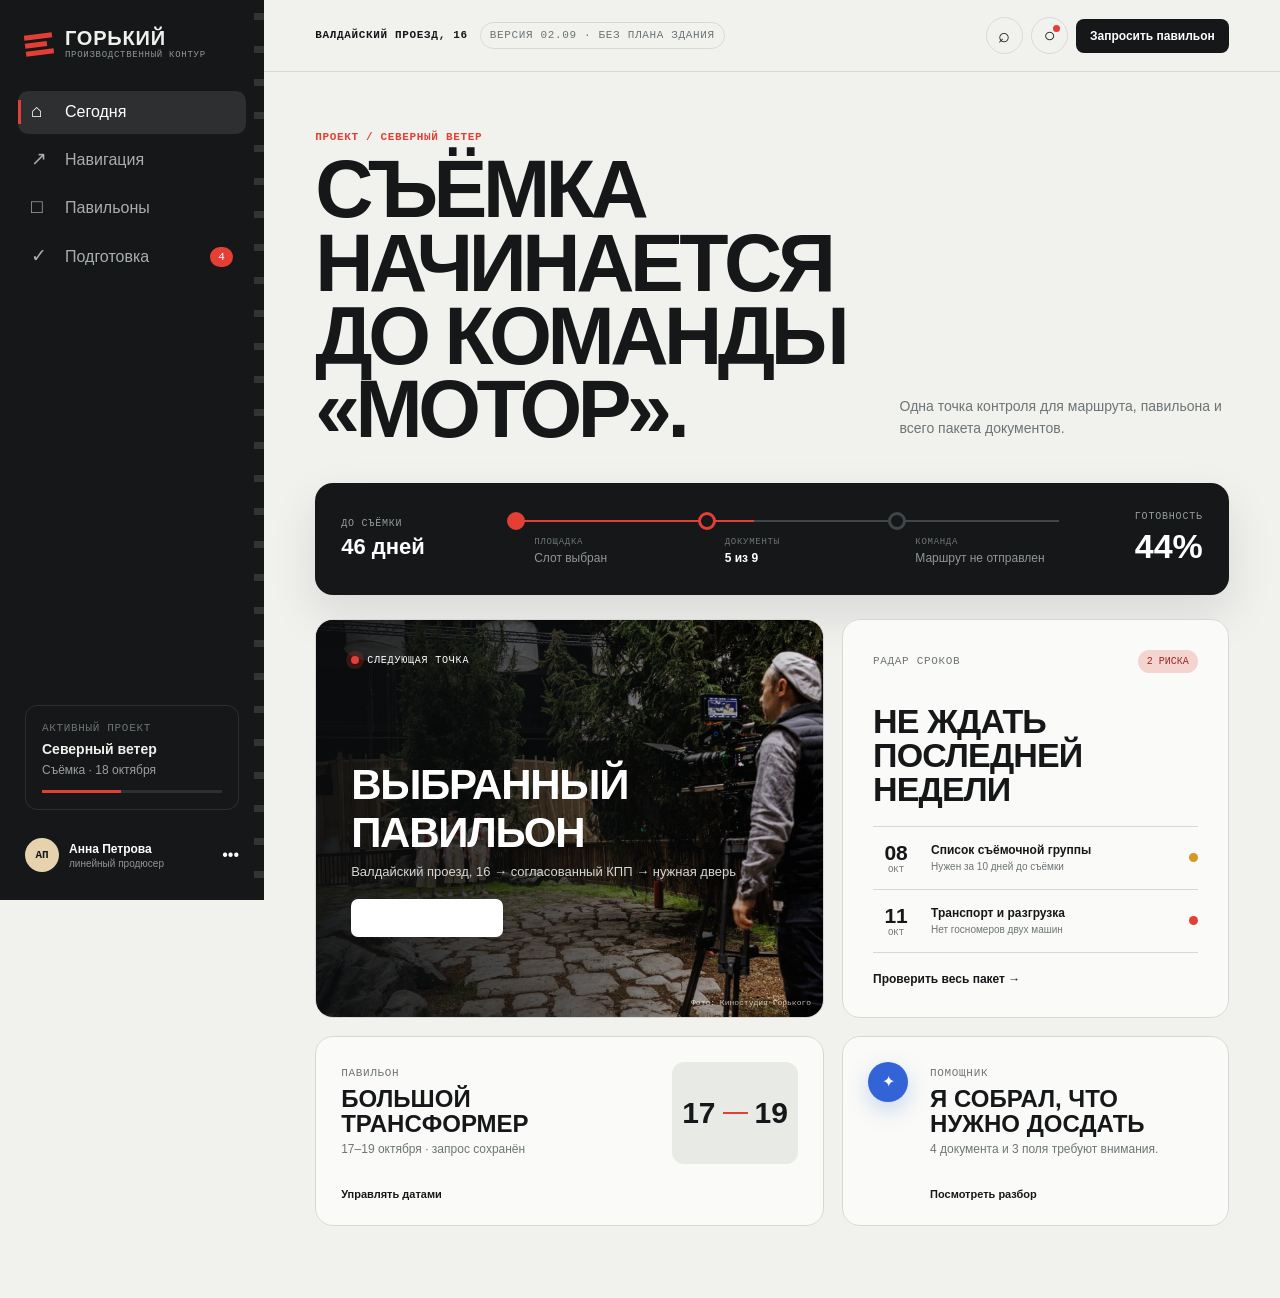
==== index.html @ f95946dd "Publish Gorky Film Studio web prototype" ====
<!doctype html>
<html lang="ru">
  <head>
    <meta charset="UTF-8" />
    <meta name="viewport" content="width=device-width, initial-scale=1.0" />
    <meta name="theme-color" content="#151719" />
    <meta name="description" content="Локальный прототип сервиса навигации, бронирования павильонов и подготовки съёмок для Киностудии Горького." />
    <title>Горький Навигатор — прототип</title>
    <link rel="stylesheet" href="styles.css" />
  </head>
  <body>
    <div class="app-shell">
      <aside class="sidebar" aria-label="Основная навигация">
        <div class="brand-lockup">
          <span class="brand-mark" aria-hidden="true"><i></i><i></i><i></i></span>
          <span class="brand-copy"><strong>Горький</strong><small>производственный контур</small></span>
        </div>

        <nav class="main-nav">
          <button class="nav-item is-active" data-view-target="today">
            <span class="nav-icon" aria-hidden="true">⌂</span>
            <span>Сегодня</span>
          </button>
          <button class="nav-item" data-view-target="navigation">
            <span class="nav-icon" aria-hidden="true">↗</span>
            <span>Навигация</span>
          </button>
          <button class="nav-item" data-view-target="booking">
            <span class="nav-icon" aria-hidden="true">□</span>
            <span>Павильоны</span>
          </button>
          <button class="nav-item" data-view-target="prep">
            <span class="nav-icon" aria-hidden="true">✓</span>
            <span>Подготовка</span>
            <span class="nav-count" id="navPrepCount">4</span>
          </button>
        </nav>

        <div class="sidebar-spacer"></div>

        <div class="project-mini">
          <span class="eyebrow">Активный проект</span>
          <strong>Северный ветер</strong>
          <span>Съёмка · 18 октября</span>
          <div class="mini-progress"><span id="sidebarProgress"></span></div>
        </div>

        <button class="profile-button" id="profileButton" aria-label="Открыть профиль">
          <span class="avatar">АП</span>
          <span><strong>Анна Петрова</strong><small>линейный продюсер</small></span>
          <span aria-hidden="true">•••</span>
        </button>
      </aside>

      <main class="main-stage">
        <header class="topbar">
          <div>
            <span class="context-label">Валдайский проезд, 16</span>
            <span class="demo-badge">версия 02.09 · без плана здания</span>
          </div>
          <div class="top-actions">
            <button class="icon-button" id="searchButton" aria-label="Поиск">⌕</button>
            <button class="icon-button has-alert" id="notificationButton" aria-label="Уведомления">○</button>
            <button class="primary small" data-view-target="booking">Запросить павильон</button>
          </div>
        </header>

        <section class="view is-active" id="view-today" data-view="today" aria-labelledby="todayTitle">
          <div class="view-intro dashboard-intro">
            <div>
              <span class="kicker">Проект / Северный ветер</span>
              <h1 id="todayTitle">Съёмка начинается<br />до команды «мотор».</h1>
            </div>
            <p>Одна точка контроля для маршрута, павильона и всего пакета документов.</p>
          </div>

          <div class="production-strip" aria-label="Готовность проекта">
            <div class="strip-time">
              <span>До съёмки</span>
              <strong id="daysToShoot">46 дней</strong>
            </div>
            <div class="strip-track">
              <button class="strip-step is-done" data-view-target="booking">
                <i></i><span><small>Площадка</small>Слот выбран</span>
              </button>
              <button class="strip-step is-current" data-view-target="prep">
                <i></i><span><small>Документы</small><b id="stripDocs">5 из 9</b></span>
              </button>
              <button class="strip-step" data-view-target="navigation">
                <i></i><span><small>Команда</small>Маршрут не отправлен</span>
              </button>
              <div class="track-line"><span id="trackProgress"></span></div>
            </div>
            <div class="readiness-score">
              <span>Готовность</span>
              <strong id="readinessScore">56%</strong>
            </div>
          </div>

          <div class="dashboard-grid">
            <article class="feature-card visual-card">
              <img src="assets/pavilion-03.webp" alt="Съёмочный процесс в павильоне Киностудии Горького" />
              <div class="photo-shade"></div>
              <div class="visual-card-copy">
                <span class="live-label"><i></i> Следующая точка</span>
                <h2>Выбранный павильон</h2>
                <p>Валдайский проезд, 16 → согласованный КПП → нужная дверь</p>
                <button class="light-button" data-view-target="navigation">Открыть маршрут <span>↗</span></button>
              </div>
              <span class="image-credit">Фото: Киностудия Горького</span>
            </article>

            <article class="feature-card deadline-card">
              <div class="card-head">
                <span class="eyebrow">Радар сроков</span>
                <span class="risk-pill">2 риска</span>
              </div>
              <h2>Не ждать последней недели</h2>
              <div class="deadline-list">
                <button class="deadline-item" data-view-target="prep">
                  <span class="date-chip"><b>08</b> окт</span>
                  <span><strong>Список съёмочной группы</strong><small>Нужен за 10 дней до съёмки</small></span>
                  <span class="status-dot warning"></span>
                </button>
                <button class="deadline-item" data-view-target="prep">
                  <span class="date-chip"><b>11</b> окт</span>
                  <span><strong>Транспорт и разгрузка</strong><small>Нет госномеров двух машин</small></span>
                  <span class="status-dot danger"></span>
                </button>
              </div>
              <button class="text-button" data-view-target="prep">Проверить весь пакет <span>→</span></button>
            </article>

            <article class="compact-card booking-summary">
              <div>
                <span class="eyebrow">Павильон</span>
                <h3>Большой трансформер</h3>
                <p>17–19 октября · запрос сохранён</p>
              </div>
              <div class="booking-visual">
                <span>17</span><i></i><span>19</span>
              </div>
              <button class="card-link" data-view-target="booking">Управлять датами</button>
            </article>

            <article class="compact-card assistant-summary">
              <span class="assistant-orb" aria-hidden="true">✦</span>
              <div>
                <span class="eyebrow">Помощник</span>
                <h3>Я собрал, что нужно досдать</h3>
                <p>4 документа и 3 поля требуют внимания.</p>
              </div>
              <button class="card-link" data-view-target="prep">Посмотреть разбор</button>
            </article>
          </div>
        </section>

        <section class="view" id="view-navigation" data-view="navigation" aria-labelledby="navigationTitle">
          <div class="view-intro compact-intro">
            <div>
              <span class="kicker">Маршрут для команды</span>
              <h1 id="navigationTitle">От КПП до двери.</h1>
            </div>
            <p>GPS снаружи, QR-якоря внутри. Без обещаний ложной точности.</p>
          </div>

          <div class="route-layout">
            <aside class="route-panel">
              <div class="route-selector">
                <label for="routeDestination">Куда идём</label>
                <select id="routeDestination">
                  <option value="stage">Выбранный павильон · демо</option>
                  <option value="makeup">Гримёрные · демо</option>
                  <option value="cafe">Кафе · демо</option>
                </select>
              </div>

              <a class="map-source-link" href="https://yandex.com/maps/org/kinostudiya_imeni_gorkogo/85763935842/?indoorLevel=1&amp;ll=37.467140%2C55.869698&amp;z=17" target="_blank" rel="noreferrer">Объект Киностудии Горького в Яндекс Картах <span>↗</span></a>

              <div class="position-callout">
                <span class="position-icon">◎</span>
                <div><strong>Старт: КПП</strong><small>Позиция подтверждена QR</small></div>
                <button id="rescanButton">Сканировать</button>
              </div>

              <div class="route-overview">
                <div><span>Режим</span><strong>Пешком</strong></div>
                <div><span>Шагов</span><strong id="routeStepCount">4</strong></div>
                <div><span>Доступ</span><strong>Гость</strong></div>
              </div>

              <ol class="route-steps" id="routeSteps">
                <li class="is-current"><i>1</i><span><strong>Прибыть по адресу</strong><small>Валдайский проезд, 16</small></span></li>
                <li><i>2</i><span><strong>Пройти через свой КПП</strong><small>Точку укажут в приглашении</small></span></li>
                <li><i>3</i><span><strong>Подтвердить вход по QR</strong><small>После согласования плана</small></span></li>
                <li><i>4</i><span><strong>Дойти до павильона</strong><small>Маршрут добавит Киностудия</small></span></li>
              </ol>

              <button class="primary full" id="routeNextButton">Начать маршрут</button>
              <button class="secondary full" id="shareRouteButton">Скопировать ссылку для команды</button>
            </aside>

            <div class="map-stage">
              <div class="map-toolbar">
                <span class="concept-tag">Сценарий пути · не геометрия здания</span>
                <span class="plan-source">План Киностудии Горького: ожидается</span>
              </div>
              <svg class="floor-map" id="floorMap" viewBox="0 0 900 620" role="img" aria-label="Негеографический сценарий пути по комплексу Киностудии Горького">
                <defs>
                  <pattern id="grid" width="24" height="24" patternUnits="userSpaceOnUse">
                    <path d="M 24 0 L 0 0 0 24" fill="none" stroke="#d9ddd9" stroke-width="1" />
                  </pattern>
                </defs>
                <rect width="900" height="620" fill="url(#grid)" />
                <text class="map-watermark" x="450" y="126" text-anchor="middle">КИНОСТУДИЯ ГОРЬКОГО</text>
                <text class="map-address" x="450" y="158" text-anchor="middle">ВАЛДАЙСКИЙ ПРОЕЗД, 16 · МОСКВА</text>
                <g class="journey-cards">
                  <rect x="80" y="245" width="160" height="130" rx="16" />
                  <rect x="280" y="245" width="160" height="130" rx="16" />
                  <rect x="480" y="245" width="160" height="130" rx="16" />
                  <rect x="680" y="245" width="160" height="130" rx="16" />
                </g>
                <g class="journey-stage-numbers">
                  <text x="102" y="277">01</text><text x="302" y="277">02</text><text x="502" y="277">03</text><text x="702" y="277">04</text>
                </g>
                <g class="journey-labels">
                  <text x="102" y="320">АДРЕС</text><text x="102" y="344">Яндекс Карты</text>
                  <text x="302" y="320">КПП</text><text x="302" y="344">из приглашения</text>
                  <text x="502" y="320">ВХОД</text><text x="502" y="344">QR-якорь</text>
                  <text x="702" y="320">ПАВИЛЬОН</text><text x="702" y="344">нужная дверь</text>
                </g>
                <polyline id="routePath" points="160,410 360,410 560,410 760,410" fill="none" stroke="#e33f34" stroke-width="10" stroke-linecap="round" stroke-linejoin="round" />
                <g id="routeDots" fill="#fff" stroke="#e33f34" stroke-width="6">
                  <circle cx="160" cy="410" r="13" />
                  <circle cx="360" cy="410" r="13" />
                  <circle cx="560" cy="410" r="13" />
                  <circle cx="760" cy="410" r="13" />
                </g>
                <g id="currentPin" transform="translate(160 410)">
                  <circle r="25" fill="#151719" />
                  <circle r="8" fill="#fff" />
                </g>
                <text class="map-empty-note" x="450" y="510" text-anchor="middle">РЕАЛЬНЫЙ ПЛАН НЕ ЗАГРУЖЕН · ЧУЖИЕ КАРТЫ НЕ ИСПОЛЬЗУЮТСЯ</text>
              </svg>
              <div class="map-legend">
                <span><i class="legend-line"></i> порядок шагов</span>
                <span><i class="legend-qr"></i> будущий QR-якорь</span>
                <span>Геометрия появится только из плана заказчика</span>
              </div>
            </div>
          </div>
        </section>

        <section class="view" id="view-booking" data-view="booking" aria-labelledby="bookingTitle">
          <div class="view-intro compact-intro">
            <div>
              <span class="kicker">Каталог площадок</span>
              <h1 id="bookingTitle">Павильон под задачу.</h1>
            </div>
            <p>Проверка дат, технических требований и готовности документов — в одном запросе.</p>
          </div>

          <div class="booking-grid">
            <div class="pavilion-catalog">
              <div class="catalog-toolbar">
                <div class="filter-pills" role="group" aria-label="Фильтр павильонов">
                  <button class="is-active" data-pavilion-filter="all">Все</button>
                  <button data-pavilion-filter="transformer">Трансформеры</button>
                  <button data-pavilion-filter="virtual">Виртуальный</button>
                </div>
                <span>Демонстрационный каталог</span>
              </div>

              <div class="pavilion-list" id="pavilionList">
                <button class="pavilion-card is-selected" data-pavilion="Большой трансформер" data-type="transformer">
                  <img src="assets/pavilion-03.webp" alt="Декорация и съёмочная камера в павильоне" />
                  <span class="photo-credit">Фото: Киностудия Горького</span>
                  <span class="availability available">Есть окна</span>
                  <span class="pavilion-card-copy"><small>Демонстрационная категория</small><strong>Большой трансформер</strong><em>Декорации · массовка · сложный свет</em></span>
                </button>
                <button class="pavilion-card" data-pavilion="Виртуальная студия" data-type="virtual">
                  <img src="assets/pavilion-02.webp" alt="Виртуальная студия с большим LED-экраном" />
                  <span class="photo-credit">Фото: Киностудия Горького</span>
                  <span class="availability limited">По согласованию</span>
                  <span class="pavilion-card-copy"><small>Виртуальная студия · демо</small><strong>LED-сцена</strong><em>Virtual production · previsualization</em></span>
                </button>
                <button class="pavilion-card" data-pavilion="Средний трансформер" data-type="transformer">
                  <img src="assets/pavilion-01.webp" alt="Монитор на съёмочной площадке" />
                  <span class="photo-credit">Фото: Киностудия Горького</span>
                  <span class="availability available">Есть окна</span>
                  <span class="pavilion-card-copy"><small>Демонстрационная категория</small><strong>Средний трансформер</strong><em>Предметная сцена · хромакей · диалоги</em></span>
                </button>
              </div>
            </div>

            <aside class="booking-builder">
              <div class="builder-head">
                <span class="eyebrow">Запрос на бронирование</span>
                <h2 id="selectedPavilionName">Большой трансформер</h2>
                <p>Выберите предполагаемые даты. Студия подтвердит слот после проверки задачи.</p>
              </div>
              <div class="calendar-head">
                <button id="previousMonth" aria-label="Предыдущий месяц">←</button>
                <strong id="calendarMonth">Октябрь 2026</strong>
                <button id="nextMonth" aria-label="Следующий месяц">→</button>
              </div>
              <div class="calendar-weekdays"><span>Пн</span><span>Вт</span><span>Ср</span><span>Чт</span><span>Пт</span><span>Сб</span><span>Вс</span></div>
              <div class="calendar-grid" id="calendarGrid"></div>
              <div class="calendar-legend"><span><i class="free"></i> свободно</span><span><i class="busy"></i> занято</span><span><i class="selected"></i> выбрано</span></div>

              <div class="booking-result" id="bookingResult">
                <div><span>Даты</span><strong id="selectedDatesText">Выберите даты</strong></div>
                <div><span>Расчёт</span><strong>После уточнения задачи</strong></div>
              </div>
              <button class="primary full" id="bookingRequestButton" disabled>Сформировать запрос</button>
              <p class="privacy-note">Это локальный прототип: запрос никуда не отправляется.</p>
            </aside>
          </div>
        </section>

        <section class="view" id="view-prep" data-view="prep" aria-labelledby="prepTitle">
          <div class="view-intro compact-intro">
            <div>
              <span class="kicker">Пакет съёмки / Северный ветер</span>
              <h1 id="prepTitle">Правильно. Полностью. В срок.</h1>
            </div>
            <p>Помощник превращает требования студии в понятные задачи для каждого участника.</p>
          </div>

          <div class="prep-layout">
            <div class="prep-main">
              <div class="prep-scorecard">
                <div class="score-ring" id="scoreRing"><span id="prepScore">56%</span><small>готово</small></div>
                <div class="score-copy">
                  <span class="eyebrow">Контроль комплекта</span>
                  <h2>До передачи на проверку — 4 шага</h2>
                  <p id="prepSummary">5 из 9 требований закрыты или находятся на проверке.</p>
                </div>
                <button class="secondary" id="packageButton">Собрать пакет</button>
              </div>

              <div class="checklist-toolbar">
                <div class="filter-pills" role="group" aria-label="Фильтр документов">
                  <button class="is-active" data-doc-filter="all">Все</button>
                  <button data-doc-filter="todo">Нужно сделать</button>
                  <button data-doc-filter="review">На проверке</button>
                  <button data-doc-filter="done">Готово</button>
                </div>
                <button class="text-button" id="addRequirementButton">+ Добавить требование</button>
              </div>

              <div class="requirement-list" id="requirementList">
                <article class="requirement-row" data-doc-status="done">
                  <button class="status-check is-done" aria-label="Изменить статус"></button>
                  <div class="requirement-copy"><span class="category">Договор</span><strong>Заявка на аренду павильона</strong><small>Версия 3 · обновлено сегодня</small></div>
                  <span class="owner-chip">АП</span><span class="date-status done">Готово</span><button class="row-menu" aria-label="Меню требования">•••</button>
                </article>
                <article class="requirement-row" data-doc-status="done">
                  <button class="status-check is-done" aria-label="Изменить статус"></button>
                  <div class="requirement-copy"><span class="category">Проект</span><strong>Сценарная заявка и синопсис</strong><small>PDF · 14 страниц</small></div>
                  <span class="owner-chip">МК</span><span class="date-status done">Готово</span><button class="row-menu" aria-label="Меню требования">•••</button>
                </article>
                <article class="requirement-row" data-doc-status="review">
                  <button class="status-check is-review" aria-label="Изменить статус"></button>
                  <div class="requirement-copy"><span class="category">Техника</span><strong>Технический райдер</strong><small>Есть замечание по электропитанию</small></div>
                  <span class="owner-chip">ДС</span><span class="date-status review">На проверке</span><button class="row-menu" aria-label="Меню требования">•••</button>
                </article>
                <article class="requirement-row" data-doc-status="review">
                  <button class="status-check is-review" aria-label="Изменить статус"></button>
                  <div class="requirement-copy"><span class="category">Безопасность</span><strong>План работ в павильоне</strong><small>Проверяется службой площадки</small></div>
                  <span class="owner-chip">ИВ</span><span class="date-status review">На проверке</span><button class="row-menu" aria-label="Меню требования">•••</button>
                </article>
                <article class="requirement-row" data-doc-status="done">
                  <button class="status-check is-done" aria-label="Изменить статус"></button>
                  <div class="requirement-copy"><span class="category">Юридическое</span><strong>Страховые документы</strong><small>Действуют до 31 декабря</small></div>
                  <span class="owner-chip">АП</span><span class="date-status done">Готово</span><button class="row-menu" aria-label="Меню требования">•••</button>
                </article>
                <article class="requirement-row" data-doc-status="todo">
                  <button class="status-check" aria-label="Изменить статус"></button>
                  <div class="requirement-copy"><span class="category">Доступ</span><strong>Список съёмочной группы</strong><small>Нужны паспортные данные 12 участников</small></div>
                  <span class="owner-chip">ЕЛ</span><span class="date-status urgent">До 8 окт</span><button class="row-menu" aria-label="Меню требования">•••</button>
                </article>
                <article class="requirement-row" data-doc-status="todo">
                  <button class="status-check" aria-label="Изменить статус"></button>
                  <div class="requirement-copy"><span class="category">Транспорт</span><strong>Список машин и окно разгрузки</strong><small>Не хватает двух госномеров</small></div>
                  <span class="owner-chip">ЕЛ</span><span class="date-status urgent">До 11 окт</span><button class="row-menu" aria-label="Меню требования">•••</button>
                </article>
                <article class="requirement-row" data-doc-status="todo">
                  <button class="status-check" aria-label="Изменить статус"></button>
                  <div class="requirement-copy"><span class="category">Команда</span><strong>Инструктаж и правила площадки</strong><small>Не подтверждено 8 участниками</small></div>
                  <span class="owner-chip">АП</span><span class="date-status">До 15 окт</span><button class="row-menu" aria-label="Меню требования">•••</button>
                </article>
                <article class="requirement-row" data-doc-status="todo">
                  <button class="status-check" aria-label="Изменить статус"></button>
                  <div class="requirement-copy"><span class="category">Маршрут</span><strong>Ссылка для съёмочной группы</strong><small>КПП → павильон → гримёрные</small></div>
                  <span class="owner-chip">АП</span><span class="date-status">До 16 окт</span><button class="row-menu" aria-label="Меню требования">•••</button>
                </article>
              </div>
            </div>

            <aside class="prep-assistant">
              <div class="assistant-head">
                <span class="assistant-orb large" aria-hidden="true">✦</span>
                <div><span class="eyebrow">Помощник подготовки</span><h2>Что проверить?</h2></div>
              </div>
              <p class="assistant-lead">Сверяю пакет со сроками съёмки и требованиями площадки.</p>
              <div class="assistant-prompts">
                <button data-assistant-query="risk">Что сейчас под угрозой?</button>
                <button data-assistant-query="missing">Каких данных не хватает?</button>
                <button data-assistant-query="plan">Составь план до съёмки</button>
              </div>
              <div class="assistant-answer" id="assistantAnswer">
                <span>Последняя проверка · сейчас</span>
                <p>Два ближайших риска: список группы и номера транспорта. Начните с них — они влияют на доступ на площадку.</p>
              </div>
              <div class="assistant-input">
                <input id="assistantInput" type="text" placeholder="Спросите о подготовке…" aria-label="Вопрос помощнику" />
                <button id="assistantSend" aria-label="Отправить вопрос">↑</button>
              </div>
              <p class="privacy-note">Ответы в прототипе формируются локально по демонстрационному чек-листу.</p>
            </aside>
          </div>
        </section>
      </main>
    </div>

    <nav class="mobile-nav" aria-label="Мобильная навигация">
      <button class="is-active" data-view-target="today"><span>⌂</span>Сегодня</button>
      <button data-view-target="navigation"><span>↗</span>Маршрут</button>
      <button data-view-target="booking"><span>□</span>Павильоны</button>
      <button data-view-target="prep"><span>✓</span>Подготовка</button>
    </nav>

    <div class="modal-backdrop" id="modalBackdrop" hidden>
      <section class="modal" role="dialog" aria-modal="true" aria-labelledby="modalTitle">
        <button class="modal-close" id="modalClose" aria-label="Закрыть">×</button>
        <div id="modalContent"></div>
      </section>
    </div>

    <div class="toast" id="toast" role="status" aria-live="polite"></div>

    <script src="app.js"></script>
  </body>
</html>
---- styles.css ----
:root {
  --ink: #151719;
  --paper: #f1f2ee;
  --surface: #fafbf8;
  --line: #d5d9d5;
  --muted: #6d7475;
  --rec: #e33f34;
  --signal: #3264d8;
  --success: #2e7459;
  --warning: #b47717;
  --display: "Arial Narrow", "Roboto Condensed", Arial, sans-serif;
  --body: Inter, Arial, sans-serif;
  --utility: "SFMono-Regular", Consolas, "Liberation Mono", monospace;
  --radius: 18px;
  --shadow: 0 20px 48px rgba(18, 22, 24, 0.11);
}

* { box-sizing: border-box; }

html { background: var(--ink); }

body {
  margin: 0;
  color: var(--ink);
  background: var(--paper);
  font-family: var(--body);
  -webkit-font-smoothing: antialiased;
}

button, input, select { font: inherit; }
button { color: inherit; }
button, select { cursor: pointer; }

button:focus-visible, input:focus-visible, select:focus-visible {
  outline: 3px solid rgba(50, 100, 216, 0.35);
  outline-offset: 3px;
}

.app-shell { min-height: 100vh; display: grid; grid-template-columns: 264px minmax(0, 1fr); }

.sidebar {
  position: fixed;
  inset: 0 auto 0 0;
  z-index: 20;
  width: 264px;
  display: flex;
  flex-direction: column;
  padding: 24px 18px 18px;
  color: #eff1ec;
  background: var(--ink);
}

.sidebar::after {
  content: "";
  position: absolute;
  inset: 0 0 0 auto;
  width: 10px;
  background: repeating-linear-gradient(to bottom, transparent 0 13px, rgba(255,255,255,.12) 13px 20px, transparent 20px 33px);
}

.brand-lockup { display: flex; align-items: center; gap: 12px; padding: 4px 7px 30px; }
.brand-mark { display: grid; gap: 3px; transform: rotate(-7deg); }
.brand-mark i { width: 28px; height: 5px; display: block; background: var(--rec); }
.brand-mark i:nth-child(2) { width: 22px; }
.brand-copy { display: grid; gap: 2px; }
.brand-copy strong { font: 800 20px/1 var(--display); text-transform: uppercase; letter-spacing: .04em; }
.brand-copy small { color: #919796; font: 9px/1.2 var(--utility); text-transform: uppercase; letter-spacing: .08em; }

.main-nav { display: grid; gap: 5px; }
.nav-item {
  position: relative;
  width: 100%;
  border: 0;
  border-radius: 10px;
  padding: 12px 13px;
  display: grid;
  grid-template-columns: 24px 1fr auto;
  align-items: center;
  gap: 10px;
  color: #a9afad;
  background: transparent;
  text-align: left;
  transition: background .18s ease, color .18s ease, transform .18s ease;
}
.nav-item:hover { background: rgba(255,255,255,.06); color: #fff; transform: translateX(2px); }
.nav-item.is-active { color: #fff; background: rgba(255,255,255,.1); }
.nav-item.is-active::before { content: ""; position: absolute; left: 0; width: 3px; height: 24px; background: var(--rec); }
.nav-icon { font: 19px/1 var(--utility); }
.nav-count { min-width: 23px; padding: 2px 6px; border-radius: 20px; color: white; background: var(--rec); font: 11px/1.5 var(--utility); text-align: center; }
.sidebar-spacer { flex: 1; }

.project-mini { margin: 10px 7px 18px; padding: 16px; border: 1px solid rgba(255,255,255,.1); border-radius: 12px; display: grid; gap: 6px; }
.project-mini strong { font-size: 14px; }
.project-mini > span:not(.eyebrow) { color: #9aa09e; font-size: 12px; }
.mini-progress { height: 3px; margin-top: 7px; overflow: hidden; background: rgba(255,255,255,.1); }
.mini-progress span { display: block; width: 56%; height: 100%; background: var(--rec); transition: width .3s ease; }

.profile-button { border: 0; padding: 10px 7px; display: grid; grid-template-columns: 34px 1fr auto; gap: 10px; align-items: center; color: white; background: transparent; text-align: left; }
.profile-button:hover { background: rgba(255,255,255,.05); border-radius: 10px; }
.profile-button > span:nth-child(2) { display: grid; gap: 2px; }
.profile-button strong { font-size: 12px; }
.profile-button small { color: #8f9693; font-size: 10px; }
.avatar { width: 34px; height: 34px; border-radius: 50%; display: grid; place-items: center; color: var(--ink); background: #e6d3ae; font: 700 11px var(--utility); }

.main-stage { grid-column: 2; min-width: 0; }
.topbar { height: 72px; padding: 0 clamp(24px, 4vw, 64px); display: flex; align-items: center; justify-content: space-between; border-bottom: 1px solid var(--line); background: rgba(241,242,238,.92); backdrop-filter: blur(14px); position: sticky; top: 0; z-index: 15; }
.topbar > div { display: flex; align-items: center; gap: 12px; }
.context-label, .demo-badge, .kicker, .eyebrow { font: 11px/1.2 var(--utility); letter-spacing: .06em; text-transform: uppercase; }
.context-label { font-weight: 700; }
.demo-badge { padding: 6px 9px; border: 1px solid var(--line); border-radius: 20px; color: var(--muted); }
.top-actions { gap: 8px !important; }
.icon-button { width: 37px; height: 37px; border: 1px solid var(--line); border-radius: 50%; background: transparent; font-size: 20px; }
.icon-button:hover { background: white; }
.icon-button.has-alert { position: relative; }
.icon-button.has-alert::after { content: ""; position: absolute; top: 5px; right: 5px; width: 7px; height: 7px; border: 2px solid var(--paper); border-radius: 50%; background: var(--rec); }

.primary, .secondary, .light-button, .text-button, .card-link {
  border: 0;
  transition: transform .18s ease, background .18s ease, color .18s ease;
}
.primary { padding: 13px 18px; border-radius: 8px; color: #fff; background: var(--ink); font-weight: 700; }
.primary:hover:not(:disabled) { background: var(--rec); transform: translateY(-1px); }
.primary:disabled { opacity: .35; cursor: not-allowed; }
.primary.small { padding: 10px 14px; font-size: 12px; }
.secondary { padding: 12px 16px; border: 1px solid var(--line); border-radius: 8px; background: white; font-weight: 700; }
.secondary:hover { border-color: var(--ink); }
.full { width: 100%; }
.text-button, .card-link { padding: 0; background: transparent; font-weight: 700; }
.text-button:hover, .card-link:hover { color: var(--rec); }

.view { display: none; padding: 54px clamp(24px, 4vw, 64px) 72px; animation: viewIn .35s ease both; }
.view.is-active { display: block; }
@keyframes viewIn { from { opacity: 0; transform: translateY(6px); } to { opacity: 1; transform: translateY(0); } }

.view-intro { display: flex; align-items: end; justify-content: space-between; gap: 48px; margin-bottom: 36px; }
.view-intro h1 { margin: 9px 0 0; max-width: 800px; font: 800 clamp(46px, 6.3vw, 84px)/.91 var(--display); letter-spacing: -.055em; text-transform: uppercase; }
.view-intro > p { max-width: 355px; margin: 0 0 7px; color: var(--muted); font-size: 14px; line-height: 1.55; }
.compact-intro h1 { font-size: clamp(42px, 5.2vw, 68px); }
.kicker { color: var(--rec); font-weight: 700; }
.eyebrow { color: var(--muted); }

.production-strip { margin-bottom: 24px; min-height: 112px; padding: 22px 26px; display: grid; grid-template-columns: 140px 1fr 110px; align-items: center; gap: 26px; border-radius: var(--radius); color: white; background: var(--ink); box-shadow: var(--shadow); }
.strip-time, .readiness-score { display: grid; gap: 5px; }
.strip-time span, .readiness-score span { color: #969d9a; font: 10px var(--utility); text-transform: uppercase; letter-spacing: .08em; }
.strip-time strong { font: 700 22px var(--display); }
.readiness-score { text-align: right; }
.readiness-score strong { font: 800 34px var(--display); color: white; }
.strip-track { position: relative; display: grid; grid-template-columns: repeat(3, 1fr); gap: 12px; }
.track-line { position: absolute; z-index: 0; left: 8px; right: 8px; top: 8px; height: 2px; overflow: hidden; background: #404647; }
.track-line span { display: block; width: 56%; height: 100%; background: var(--rec); transition: width .3s ease; }
.strip-step { position: relative; z-index: 1; border: 0; padding: 0; display: grid; grid-template-columns: 18px 1fr; gap: 9px; color: #909795; background: transparent; text-align: left; }
.strip-step i { width: 18px; height: 18px; border: 3px solid #404647; border-radius: 50%; background: var(--ink); }
.strip-step.is-done i, .strip-step.is-current i { border-color: var(--rec); }
.strip-step.is-done i { background: var(--rec); }
.strip-step span { margin-top: 25px; display: grid; gap: 4px; font-size: 12px; }
.strip-step small { color: #6f7774; font: 9px var(--utility); text-transform: uppercase; letter-spacing: .08em; }
.strip-step b { color: white; font-weight: 600; }
.strip-step:hover span { color: white; }

.dashboard-grid { display: grid; grid-template-columns: 1.25fr .95fr; gap: 18px; }
.feature-card, .compact-card { position: relative; overflow: hidden; border: 1px solid var(--line); border-radius: var(--radius); background: var(--surface); }
.feature-card { min-height: 352px; }
.visual-card img { width: 100%; height: 100%; position: absolute; inset: 0; object-fit: cover; }
.photo-shade { position: absolute; inset: 0; background: linear-gradient(90deg, rgba(10,12,13,.92) 0%, rgba(10,12,13,.62) 54%, rgba(10,12,13,.08) 100%); }
.visual-card-copy { position: relative; z-index: 2; min-height: 352px; padding: 35px; display: flex; flex-direction: column; align-items: flex-start; color: #fff; }
.visual-card-copy h2 { margin: auto 0 7px; font: 800 42px var(--display); text-transform: uppercase; letter-spacing: -.03em; }
.visual-card-copy p { max-width: 410px; margin: 0 0 20px; color: #d5d8d4; font-size: 13px; }
.live-label { display: flex; align-items: center; gap: 8px; font: 10px var(--utility); text-transform: uppercase; letter-spacing: .08em; }
.live-label i { width: 8px; height: 8px; border-radius: 50%; background: var(--rec); box-shadow: 0 0 0 5px rgba(227,63,52,.2); }
.light-button { padding: 12px 15px; border-radius: 7px; background: white; font-size: 12px; font-weight: 800; }
.light-button:hover { color: white; background: var(--rec); }
.image-credit, .photo-credit { position: absolute; z-index: 3; right: 12px; bottom: 10px; color: rgba(255,255,255,.7); font: 8px var(--utility); }

.deadline-card { padding: 30px; }
.card-head { display: flex; justify-content: space-between; align-items: center; }
.risk-pill { padding: 6px 9px; border-radius: 20px; color: #932a23; background: #f5d4d0; font: 10px var(--utility); text-transform: uppercase; }
.deadline-card h2 { margin: 31px 0 20px; max-width: 360px; font: 800 34px/1 var(--display); text-transform: uppercase; letter-spacing: -.025em; }
.deadline-list { border-top: 1px solid var(--line); }
.deadline-item { width: 100%; padding: 14px 0; border: 0; border-bottom: 1px solid var(--line); display: grid; grid-template-columns: 46px 1fr auto; gap: 12px; align-items: center; background: transparent; text-align: left; }
.deadline-item:hover strong { color: var(--rec); }
.date-chip { display: grid; place-items: center; color: var(--muted); font: 9px var(--utility); text-transform: uppercase; }
.date-chip b { color: var(--ink); font: 800 21px var(--display); }
.deadline-item > span:nth-child(2) { display: grid; gap: 4px; }
.deadline-item strong { font-size: 12px; transition: color .18s ease; }
.deadline-item small { color: var(--muted); font-size: 10px; }
.status-dot { width: 9px; height: 9px; border-radius: 50%; }
.status-dot.warning { background: #d89728; }
.status-dot.danger { background: var(--rec); }
.deadline-card .text-button { margin-top: 19px; font-size: 12px; }

.compact-card { min-height: 190px; padding: 25px; display: grid; gap: 16px; }
.compact-card h3 { margin: 6px 0; font: 800 24px/1.05 var(--display); text-transform: uppercase; }
.compact-card p { margin: 0; color: var(--muted); font-size: 12px; }
.compact-card .card-link { align-self: end; justify-self: start; font-size: 11px; }
.booking-summary { grid-template-columns: 1fr 126px; }
.booking-summary .card-link { grid-column: 1 / -1; }
.booking-visual { display: flex; align-items: center; justify-content: center; gap: 7px; border-radius: 12px; background: #e8eae6; }
.booking-visual span { font: 800 30px var(--display); }
.booking-visual i { width: 25px; height: 2px; background: var(--rec); }
.assistant-summary { grid-template-columns: 46px 1fr; }
.assistant-summary .card-link { grid-column: 2; }
.assistant-orb { width: 40px; height: 40px; display: grid; place-items: center; border-radius: 50%; color: white; background: var(--signal); box-shadow: 0 8px 22px rgba(50,100,216,.25); }
.assistant-orb.large { width: 50px; height: 50px; font-size: 20px; }

.route-layout { display: grid; grid-template-columns: 340px minmax(0, 1fr); gap: 18px; align-items: stretch; }
.route-panel, .booking-builder, .prep-assistant { border-radius: var(--radius); background: var(--surface); box-shadow: var(--shadow); }
.route-panel { padding: 25px; }
.route-selector label { display: block; margin-bottom: 7px; color: var(--muted); font: 10px var(--utility); text-transform: uppercase; }
.route-selector select { width: 100%; padding: 13px 36px 13px 13px; border: 1px solid var(--line); border-radius: 8px; background: white; font-weight: 700; }
.map-source-link { margin-top: 10px; padding: 11px 12px; display: flex; justify-content: space-between; gap: 12px; border: 1px solid var(--line); border-radius: 8px; color: var(--ink); background: #f0f1ed; font-size: 9px; font-weight: 700; text-decoration: none; }
.map-source-link:hover { border-color: var(--ink); background: white; }
.position-callout { margin: 17px 0; padding: 13px; display: grid; grid-template-columns: 35px 1fr auto; gap: 9px; align-items: center; border-radius: 10px; background: #e7efe9; }
.position-icon { width: 32px; height: 32px; display: grid; place-items: center; border-radius: 50%; color: #fff; background: var(--success); }
.position-callout div { display: grid; gap: 3px; }
.position-callout strong { font-size: 11px; }
.position-callout small { color: #5e6d64; font-size: 9px; }
.position-callout button { border: 0; padding: 0; color: var(--success); background: transparent; font-size: 10px; font-weight: 700; }
.route-overview { padding: 15px 0; display: grid; grid-template-columns: repeat(3, 1fr); border-top: 1px solid var(--line); border-bottom: 1px solid var(--line); }
.route-overview div { display: grid; gap: 5px; }
.route-overview span { color: var(--muted); font-size: 9px; }
.route-overview strong { font-size: 11px; }
.route-steps { margin: 18px 0; padding: 0; list-style: none; }
.route-steps li { position: relative; min-height: 58px; display: grid; grid-template-columns: 28px 1fr; gap: 10px; opacity: .42; }
.route-steps li::after { content: ""; position: absolute; left: 13px; top: 29px; bottom: 0; width: 1px; background: var(--line); }
.route-steps li:last-child::after { display: none; }
.route-steps li.is-current, .route-steps li.is-done { opacity: 1; }
.route-steps li.is-done i { color: white; border-color: var(--success); background: var(--success); }
.route-steps i { width: 27px; height: 27px; display: grid; place-items: center; border: 1px solid var(--line); border-radius: 50%; background: var(--surface); font: normal 10px var(--utility); }
.route-steps span { display: grid; align-content: start; gap: 4px; padding-top: 3px; }
.route-steps strong { font-size: 11px; }
.route-steps small { color: var(--muted); font-size: 9px; }
.route-panel .secondary { margin-top: 8px; font-size: 11px; }
.map-stage { position: relative; min-height: 620px; overflow: hidden; border: 1px solid var(--line); border-radius: var(--radius); background: #e8ebe7; }
.map-toolbar { position: absolute; z-index: 3; inset: 20px 20px auto; display: flex; justify-content: space-between; }
.concept-tag { padding: 8px 10px; border-radius: 6px; color: #fff; background: rgba(21,23,25,.88); font: 9px var(--utility); text-transform: uppercase; letter-spacing: .05em; }
.plan-source { padding: 8px 10px; border: 1px solid rgba(21,23,25,.18); border-radius: 6px; color: var(--ink); background: rgba(255,255,255,.9); font: 9px var(--utility); text-transform: uppercase; }
.floor-switcher { display: flex; padding: 3px; border-radius: 9px; background: white; box-shadow: 0 5px 14px rgba(0,0,0,.1); }
.floor-switcher button { width: 34px; height: 32px; border: 0; border-radius: 7px; background: transparent; font: 700 11px var(--utility); }
.floor-switcher button.is-active { color: white; background: var(--ink); }
.floor-map { width: 100%; height: 100%; min-height: 620px; display: block; }
.map-watermark { fill: #202426; font: 800 52px var(--display); letter-spacing: -.035em; }
.map-address { fill: #6d7475; font: 11px var(--utility); letter-spacing: .11em; }
.journey-cards rect { fill: #fafbf8; stroke: #c4c9c5; stroke-width: 2; }
.journey-stage-numbers { fill: var(--rec); font: 800 16px var(--utility); }
.journey-labels { fill: #17191a; font: 800 18px var(--display); }
.journey-labels text:nth-child(even) { fill: #777d7a; font: 10px var(--utility); text-transform: none; }
.map-empty-note { fill: #777d7a; font: 10px var(--utility); letter-spacing: .055em; }
.map-legend { position: absolute; z-index: 3; inset: auto 20px 18px; padding: 10px 13px; display: flex; flex-wrap: wrap; gap: 18px; border-radius: 7px; background: rgba(255,255,255,.91); color: var(--muted); font: 9px var(--utility); }
.map-legend span { display: flex; align-items: center; gap: 6px; }
.legend-line { width: 22px; height: 3px; background: var(--rec); }
.legend-qr { width: 10px; height: 10px; border: 2px solid var(--rec); border-radius: 50%; }
#currentPin { transition: transform .5s cubic-bezier(.2,.8,.2,1); }

.booking-grid { display: grid; grid-template-columns: minmax(0, 1.2fr) 380px; gap: 20px; align-items: start; }
.catalog-toolbar { min-height: 52px; display: flex; justify-content: space-between; align-items: center; gap: 20px; }
.catalog-toolbar > span { color: var(--muted); font: 9px var(--utility); text-transform: uppercase; }
.filter-pills { display: flex; flex-wrap: wrap; gap: 6px; }
.filter-pills button { padding: 8px 11px; border: 1px solid var(--line); border-radius: 20px; background: transparent; font-size: 10px; }
.filter-pills button.is-active { color: white; border-color: var(--ink); background: var(--ink); }
.pavilion-list { display: grid; grid-template-columns: repeat(2, minmax(0, 1fr)); gap: 13px; }
.pavilion-card { position: relative; min-height: 270px; overflow: hidden; border: 2px solid transparent; border-radius: 14px; background: var(--ink); text-align: left; }
.pavilion-card:first-child { grid-column: 1 / -1; min-height: 330px; }
.pavilion-card img { position: absolute; inset: 0; width: 100%; height: 100%; object-fit: cover; transition: transform .45s ease; }
.pavilion-card::after { content: ""; position: absolute; inset: 0; background: linear-gradient(to top, rgba(8,10,11,.9), rgba(8,10,11,.05) 64%); }
.pavilion-card:hover img { transform: scale(1.035); }
.pavilion-card.is-selected { border-color: var(--rec); }
.pavilion-card-copy { position: absolute; z-index: 2; inset: auto 20px 20px; display: grid; gap: 5px; color: white; }
.pavilion-card-copy small { color: rgba(255,255,255,.65); font: 9px var(--utility); text-transform: uppercase; }
.pavilion-card-copy strong { font: 800 26px/1 var(--display); text-transform: uppercase; }
.pavilion-card-copy em { color: rgba(255,255,255,.72); font-size: 10px; font-style: normal; }
.availability { position: absolute; z-index: 3; top: 13px; left: 13px; padding: 7px 9px; border-radius: 18px; font: 9px var(--utility); text-transform: uppercase; }
.availability.available { color: #174f3b; background: #d6eee4; }
.availability.limited { color: #704908; background: #f3dfb8; }
.pavilion-card .photo-credit { bottom: auto; top: 14px; }
.booking-builder { padding: 26px; position: sticky; top: 94px; }
.builder-head h2 { margin: 7px 0; font: 800 27px/1.05 var(--display); text-transform: uppercase; }
.builder-head p { margin: 0 0 22px; color: var(--muted); font-size: 11px; line-height: 1.5; }
.calendar-head { display: flex; justify-content: space-between; align-items: center; margin-bottom: 12px; }
.calendar-head button { width: 32px; height: 32px; border: 1px solid var(--line); border-radius: 50%; background: transparent; }
.calendar-head button:hover { background: white; }
.calendar-head strong { font: 700 14px var(--display); text-transform: uppercase; }
.calendar-weekdays, .calendar-grid { display: grid; grid-template-columns: repeat(7, 1fr); gap: 4px; }
.calendar-weekdays { margin-bottom: 4px; color: var(--muted); font: 8px var(--utility); text-align: center; text-transform: uppercase; }
.calendar-grid button { aspect-ratio: 1; border: 0; border-radius: 6px; background: #eef0ec; font: 10px var(--utility); }
.calendar-grid button:hover:not(:disabled) { box-shadow: inset 0 0 0 1px var(--ink); }
.calendar-grid button.is-busy { color: #a5aaa7; background: transparent; text-decoration: line-through; cursor: not-allowed; }
.calendar-grid button.is-selected { color: white; background: var(--rec); }
.calendar-grid button.is-empty { background: transparent; cursor: default; }
.calendar-legend { margin: 10px 0 18px; display: flex; gap: 13px; color: var(--muted); font: 8px var(--utility); }
.calendar-legend span { display: flex; align-items: center; gap: 5px; }
.calendar-legend i { width: 8px; height: 8px; border-radius: 2px; background: #eef0ec; }
.calendar-legend .busy { background: #c8ccca; }
.calendar-legend .selected { background: var(--rec); }
.booking-result { margin: 0 0 14px; padding: 14px 0; display: grid; gap: 10px; border-top: 1px solid var(--line); }
.booking-result div { display: flex; justify-content: space-between; gap: 16px; font-size: 10px; }
.booking-result span { color: var(--muted); }
.booking-result strong { text-align: right; }
.privacy-note { margin: 10px 0 0; color: var(--muted); font-size: 8px; line-height: 1.4; }

.prep-layout { display: grid; grid-template-columns: minmax(0, 1fr) 330px; gap: 20px; align-items: start; }
.prep-scorecard { min-height: 152px; padding: 25px; display: grid; grid-template-columns: 100px 1fr auto; gap: 22px; align-items: center; border-radius: var(--radius); color: white; background: var(--ink); }
.score-ring { --score: 56%; width: 96px; height: 96px; display: grid; place-content: center; border-radius: 50%; background: radial-gradient(circle at center, var(--ink) 58%, transparent 60%), conic-gradient(var(--rec) var(--score), #3f4546 0); text-align: center; }
.score-ring span { font: 800 23px var(--display); }
.score-ring small { color: #909795; font: 8px var(--utility); text-transform: uppercase; }
.score-copy h2 { margin: 7px 0; font: 800 27px/1 var(--display); text-transform: uppercase; }
.score-copy p { margin: 0; color: #a9afad; font-size: 11px; }
.prep-scorecard .secondary { color: var(--ink); }
.checklist-toolbar { min-height: 70px; display: flex; justify-content: space-between; align-items: center; gap: 16px; }
.checklist-toolbar .text-button { font-size: 10px; }
.requirement-list { overflow: hidden; border: 1px solid var(--line); border-radius: 14px; background: var(--surface); }
.requirement-row { min-height: 72px; padding: 12px 15px; display: grid; grid-template-columns: 26px minmax(0, 1fr) 36px 84px 25px; gap: 11px; align-items: center; border-bottom: 1px solid var(--line); transition: opacity .2s ease, background .2s ease; }
.requirement-row:last-child { border-bottom: 0; }
.requirement-row:hover { background: white; }
.requirement-row.is-hidden { display: none; }
.status-check { width: 22px; height: 22px; border: 1px solid #b9bfbb; border-radius: 50%; background: transparent; }
.status-check.is-done { border-color: var(--success); background: var(--success); }
.status-check.is-done::after { content: "✓"; color: white; font-size: 11px; }
.status-check.is-review { border: 6px solid #d9b667; }
.requirement-copy { display: grid; gap: 3px; }
.requirement-copy .category { color: var(--muted); font: 8px var(--utility); text-transform: uppercase; letter-spacing: .06em; }
.requirement-copy strong { font-size: 11px; }
.requirement-copy small { color: var(--muted); font-size: 9px; }
.owner-chip { width: 30px; height: 30px; display: grid; place-items: center; border-radius: 50%; background: #e6e8e4; font: 700 9px var(--utility); }
.date-status { justify-self: start; padding: 6px 7px; border-radius: 6px; color: var(--muted); background: #eceeeb; font: 8px var(--utility); }
.date-status.done { color: var(--success); background: #dcece5; }
.date-status.review { color: #8c5d0e; background: #f2e7cd; }
.date-status.urgent { color: #9a2921; background: #f4d9d5; }
.row-menu { border: 0; background: transparent; color: var(--muted); }
.prep-assistant { position: sticky; top: 94px; padding: 25px; }
.assistant-head { display: flex; gap: 13px; align-items: center; }
.assistant-head h2 { margin: 5px 0 0; font: 800 26px var(--display); text-transform: uppercase; }
.assistant-lead { margin: 20px 0 16px; color: var(--muted); font-size: 11px; line-height: 1.5; }
.assistant-prompts { display: flex; flex-wrap: wrap; gap: 7px; }
.assistant-prompts button { padding: 8px 9px; border: 1px solid var(--line); border-radius: 7px; background: transparent; font-size: 9px; }
.assistant-prompts button:hover { border-color: var(--signal); color: var(--signal); }
.assistant-answer { min-height: 137px; margin: 20px 0 14px; padding: 17px; border-radius: 12px; color: white; background: #252b35; }
.assistant-answer span { color: #8e9bae; font: 8px var(--utility); text-transform: uppercase; }
.assistant-answer p { margin: 15px 0 0; font-size: 11px; line-height: 1.6; }
.assistant-input { display: grid; grid-template-columns: 1fr 34px; gap: 7px; }
.assistant-input input { min-width: 0; padding: 10px 12px; border: 1px solid var(--line); border-radius: 8px; background: white; font-size: 10px; }
.assistant-input button { border: 0; border-radius: 8px; color: white; background: var(--signal); }

.modal-backdrop { position: fixed; z-index: 50; inset: 0; padding: 24px; display: grid; place-items: center; background: rgba(13,15,16,.64); backdrop-filter: blur(7px); }
.modal-backdrop[hidden] { display: none; }
.modal { position: relative; width: min(520px, 100%); max-height: calc(100vh - 48px); overflow: auto; padding: 34px; border-radius: 18px; background: var(--surface); box-shadow: 0 28px 90px rgba(0,0,0,.35); animation: modalIn .25s ease both; }
@keyframes modalIn { from { opacity: 0; transform: scale(.97) translateY(8px); } to { opacity: 1; transform: scale(1) translateY(0); } }
.modal-close { position: absolute; top: 15px; right: 15px; width: 33px; height: 33px; border: 1px solid var(--line); border-radius: 50%; background: transparent; font-size: 19px; }
.modal h2 { margin: 10px 0; padding-right: 30px; font: 800 34px/1 var(--display); text-transform: uppercase; }
.modal p { color: var(--muted); font-size: 12px; line-height: 1.55; }
.modal-summary { margin: 22px 0; overflow: hidden; border: 1px solid var(--line); border-radius: 10px; }
.modal-summary div { padding: 12px 14px; display: flex; justify-content: space-between; gap: 20px; border-bottom: 1px solid var(--line); font-size: 11px; }
.modal-summary div:last-child { border-bottom: 0; }
.modal-summary span { color: var(--muted); }
.modal-actions { display: flex; gap: 9px; }
.modal-actions button { flex: 1; }
.qr-demo { width: 180px; aspect-ratio: 1; margin: 22px auto; display: grid; grid-template-columns: repeat(7, 1fr); gap: 3px; padding: 12px; border: 1px solid var(--line); background: white; }
.qr-demo i { background: var(--ink); }
.package-files { margin: 20px 0; display: grid; gap: 7px; }
.package-file { padding: 11px 12px; display: flex; justify-content: space-between; border-radius: 8px; background: #eceeeb; font-size: 10px; }
.package-file small { color: var(--muted); }

.toast { position: fixed; z-index: 80; left: 50%; bottom: 28px; min-width: 280px; max-width: calc(100vw - 40px); padding: 13px 18px; border-radius: 8px; color: white; background: var(--ink); box-shadow: var(--shadow); font-size: 11px; text-align: center; opacity: 0; pointer-events: none; transform: translate(-50%, 18px); transition: opacity .2s ease, transform .2s ease; }
.toast.is-visible { opacity: 1; transform: translate(-50%, 0); }
.mobile-nav { display: none; }

@media (max-width: 1100px) {
  .dashboard-grid { grid-template-columns: 1fr 1fr; }
  .visual-card, .deadline-card { grid-column: 1 / -1; }
  .booking-grid { grid-template-columns: 1fr 340px; }
  .prep-layout { grid-template-columns: 1fr; }
  .prep-assistant { position: static; }
}

@media (max-width: 840px) {
  .app-shell { display: block; }
  .sidebar { display: none; }
  .main-stage { grid-column: auto; }
  .topbar { height: 62px; padding: 0 18px; }
  .top-actions .icon-button, .top-actions .primary { display: none; }
  .demo-badge { display: none; }
  .view { padding: 34px 18px 100px; }
  .view-intro { display: grid; gap: 17px; margin-bottom: 25px; }
  .view-intro h1 { font-size: clamp(40px, 12vw, 62px); }
  .view-intro > p { margin: 0; }
  .production-strip { grid-template-columns: 1fr auto; gap: 18px; padding: 20px; }
  .strip-track { grid-column: 1 / -1; grid-row: 2; }
  .strip-step span { font-size: 10px; }
  .readiness-score { grid-column: 2; grid-row: 1; }
  .dashboard-grid, .booking-grid, .route-layout { grid-template-columns: 1fr; }
  .visual-card, .deadline-card { grid-column: auto; }
  .booking-builder { position: static; order: -1; }
  .map-stage { min-height: 470px; }
  .floor-map { min-height: 470px; }
  .pavilion-card:first-child { min-height: 285px; }
  .mobile-nav { position: fixed; z-index: 40; inset: auto 8px 8px; display: grid; grid-template-columns: repeat(4, 1fr); padding: 6px; border: 1px solid rgba(255,255,255,.1); border-radius: 15px; color: #a9afad; background: rgba(21,23,25,.96); box-shadow: 0 15px 45px rgba(0,0,0,.28); backdrop-filter: blur(18px); }
  .mobile-nav button { border: 0; padding: 8px 2px; display: grid; gap: 4px; place-items: center; color: inherit; background: transparent; font-size: 8px; }
  .mobile-nav button span { font: 18px var(--utility); }
  .mobile-nav button.is-active { color: white; }
  .mobile-nav button.is-active span { color: var(--rec); }
}

@media (max-width: 560px) {
  .dashboard-grid { display: block; }
  .feature-card, .compact-card { margin-bottom: 13px; }
  .visual-card-copy { min-height: 310px; padding: 25px; }
  .visual-card-copy h2 { font-size: 34px; }
  .production-strip { margin-left: -8px; margin-right: -8px; }
  .strip-step span { margin-top: 23px; }
  .strip-step small { display: none; }
  .booking-summary { grid-template-columns: 1fr 102px; }
  .pavilion-list { grid-template-columns: 1fr; }
  .pavilion-card:first-child { grid-column: auto; }
  .catalog-toolbar { align-items: flex-start; flex-direction: column; padding-bottom: 13px; }
  .map-toolbar { inset: 12px 12px auto; }
  .map-legend { inset: auto 12px 12px; gap: 9px; }
  .route-panel { padding: 19px; }
  .prep-scorecard { grid-template-columns: 80px 1fr; padding: 20px; }
  .score-ring { width: 78px; height: 78px; }
  .prep-scorecard .secondary { grid-column: 1 / -1; }
  .checklist-toolbar { align-items: flex-start; flex-direction: column; padding: 17px 0; }
  .requirement-row { grid-template-columns: 25px minmax(0, 1fr) 68px; gap: 9px; }
  .requirement-row .owner-chip, .requirement-row .row-menu { display: none; }
  .date-status { grid-column: 3; grid-row: 1; }
  .modal { padding: 28px 22px; }
}

@media (prefers-reduced-motion: reduce) {
  *, *::before, *::after { scroll-behavior: auto !important; animation-duration: .001ms !important; transition-duration: .001ms !important; }
}
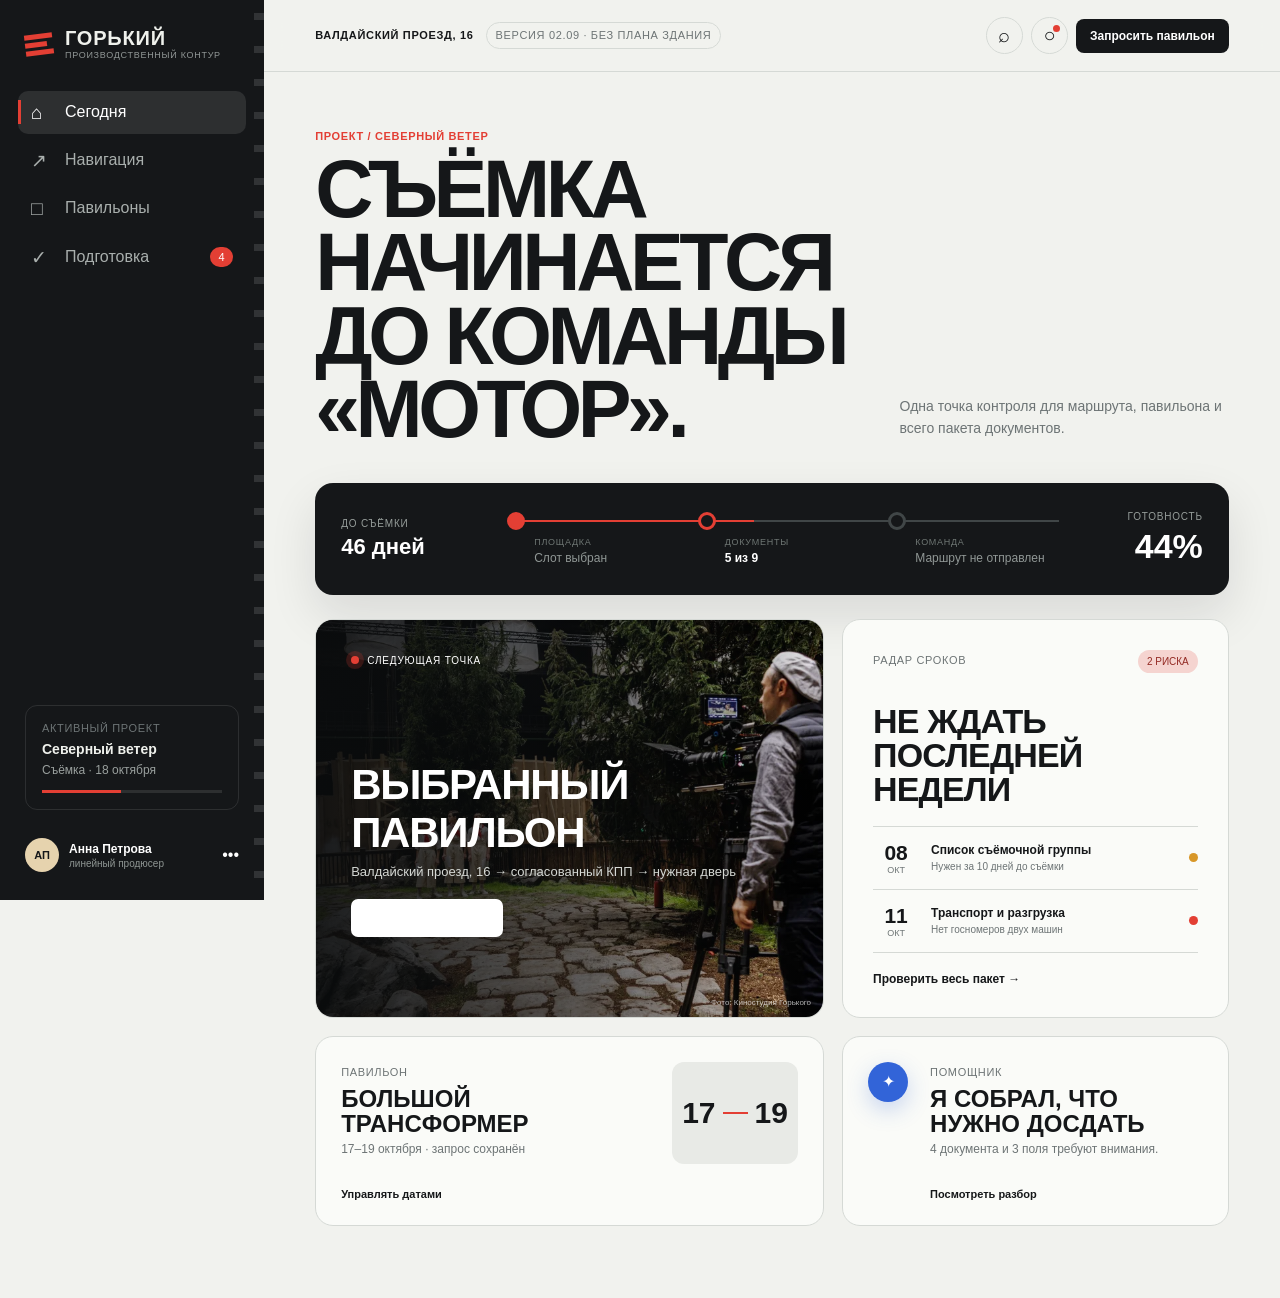
==== commit e3ab860c: "Use Helvetica throughout the interface" ====
--- a/index.html
+++ b/index.html
@@ -6,7 +6,7 @@
     <meta name="theme-color" content="#151719" />
     <meta name="description" content="Локальный прототип сервиса навигации, бронирования павильонов и подготовки съёмок для Киностудии Горького." />
     <title>Горький Навигатор — прототип</title>
-    <link rel="stylesheet" href="styles.css" />
+    <link rel="stylesheet" href="styles.css?v=helvetica-1" />
   </head>
   <body>
     <div class="app-shell">
--- a/styles.css
+++ b/styles.css
@@ -8,9 +8,9 @@
   --signal: #3264d8;
   --success: #2e7459;
   --warning: #b47717;
-  --display: "Arial Narrow", "Roboto Condensed", Arial, sans-serif;
-  --body: Inter, Arial, sans-serif;
-  --utility: "SFMono-Regular", Consolas, "Liberation Mono", monospace;
+  --display: Helvetica, "Helvetica Neue", Arial, sans-serif;
+  --body: Helvetica, "Helvetica Neue", Arial, sans-serif;
+  --utility: Helvetica, "Helvetica Neue", Arial, sans-serif;
   --radius: 18px;
   --shadow: 0 20px 48px rgba(18, 22, 24, 0.11);
 }
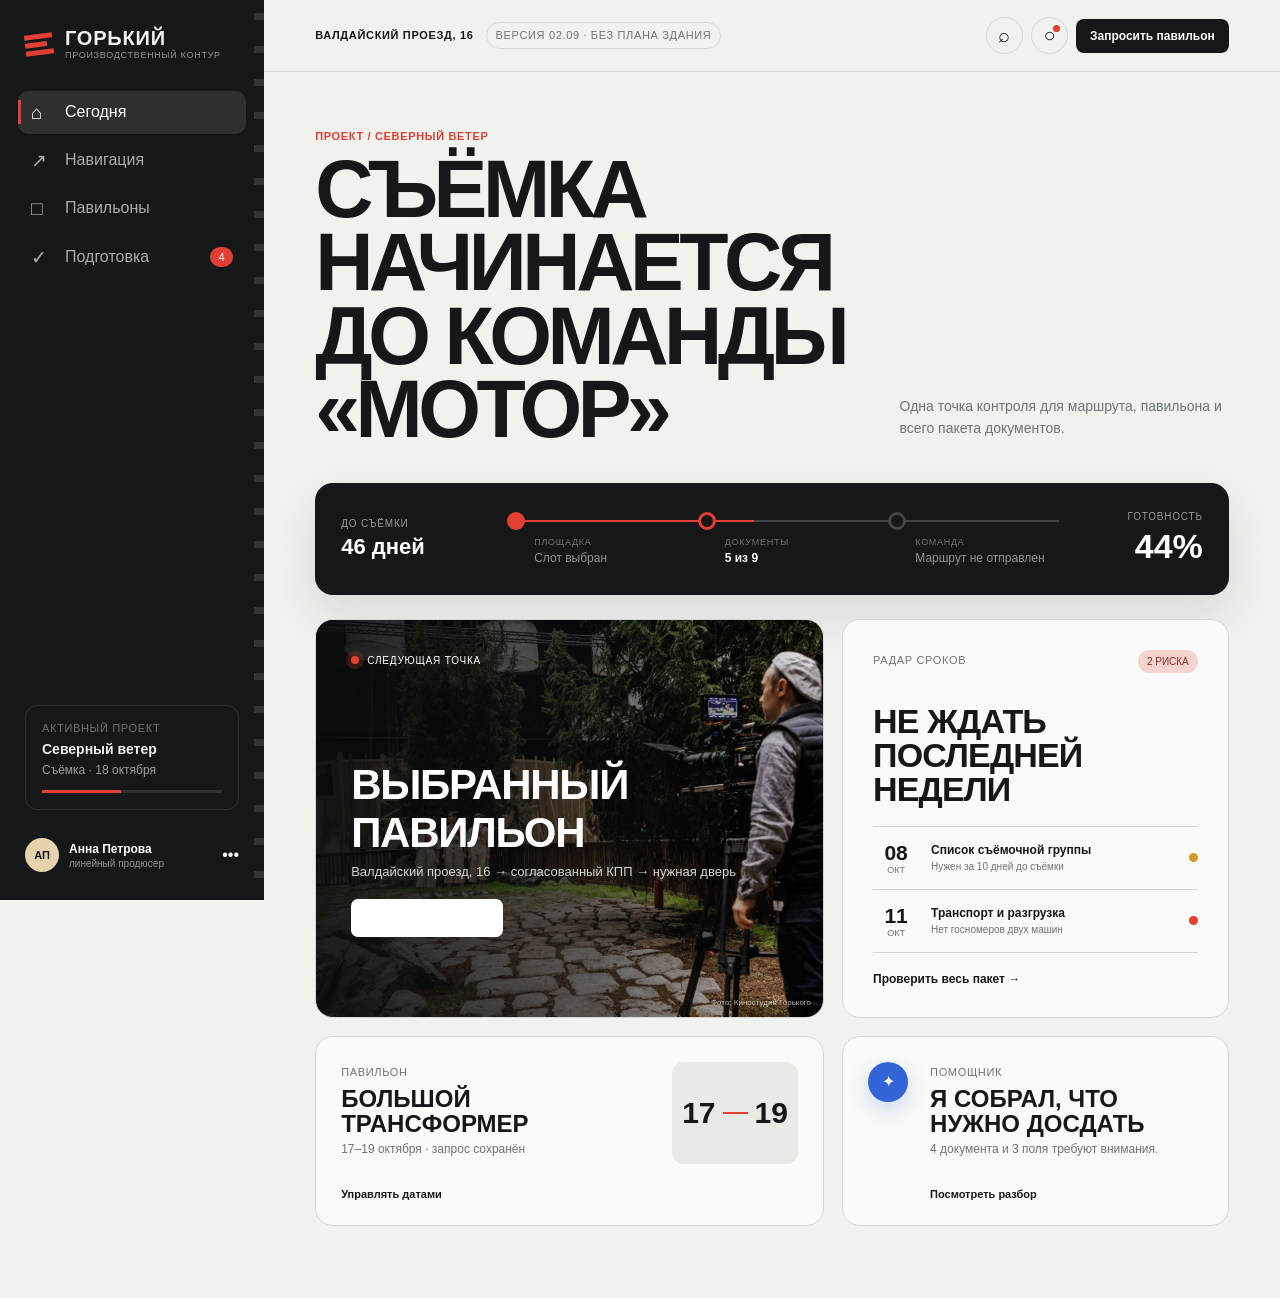
==== commit e26760e4: "Remove periods from headings and record design rule" ====
--- a/index.html
+++ b/index.html
@@ -69,7 +69,7 @@
           <div class="view-intro dashboard-intro">
             <div>
               <span class="kicker">Проект / Северный ветер</span>
-              <h1 id="todayTitle">Съёмка начинается<br />до команды «мотор».</h1>
+              <h1 id="todayTitle">Съёмка начинается<br />до команды «мотор»</h1>
             </div>
             <p>Одна точка контроля для маршрута, павильона и всего пакета документов.</p>
           </div>
@@ -159,7 +159,7 @@
           <div class="view-intro compact-intro">
             <div>
               <span class="kicker">Маршрут для команды</span>
-              <h1 id="navigationTitle">От КПП до двери.</h1>
+              <h1 id="navigationTitle">От КПП до двери</h1>
             </div>
             <p>GPS снаружи, QR-якоря внутри. Без обещаний ложной точности.</p>
           </div>
@@ -255,7 +255,7 @@
           <div class="view-intro compact-intro">
             <div>
               <span class="kicker">Каталог площадок</span>
-              <h1 id="bookingTitle">Павильон под задачу.</h1>
+              <h1 id="bookingTitle">Павильон под задачу</h1>
             </div>
             <p>Проверка дат, технических требований и готовности документов — в одном запросе.</p>
           </div>
@@ -322,7 +322,7 @@
           <div class="view-intro compact-intro">
             <div>
               <span class="kicker">Пакет съёмки / Северный ветер</span>
-              <h1 id="prepTitle">Правильно. Полностью. В срок.</h1>
+              <h1 id="prepTitle">Правильно, полностью, в срок</h1>
             </div>
             <p>Помощник превращает требования студии в понятные задачи для каждого участника.</p>
           </div>
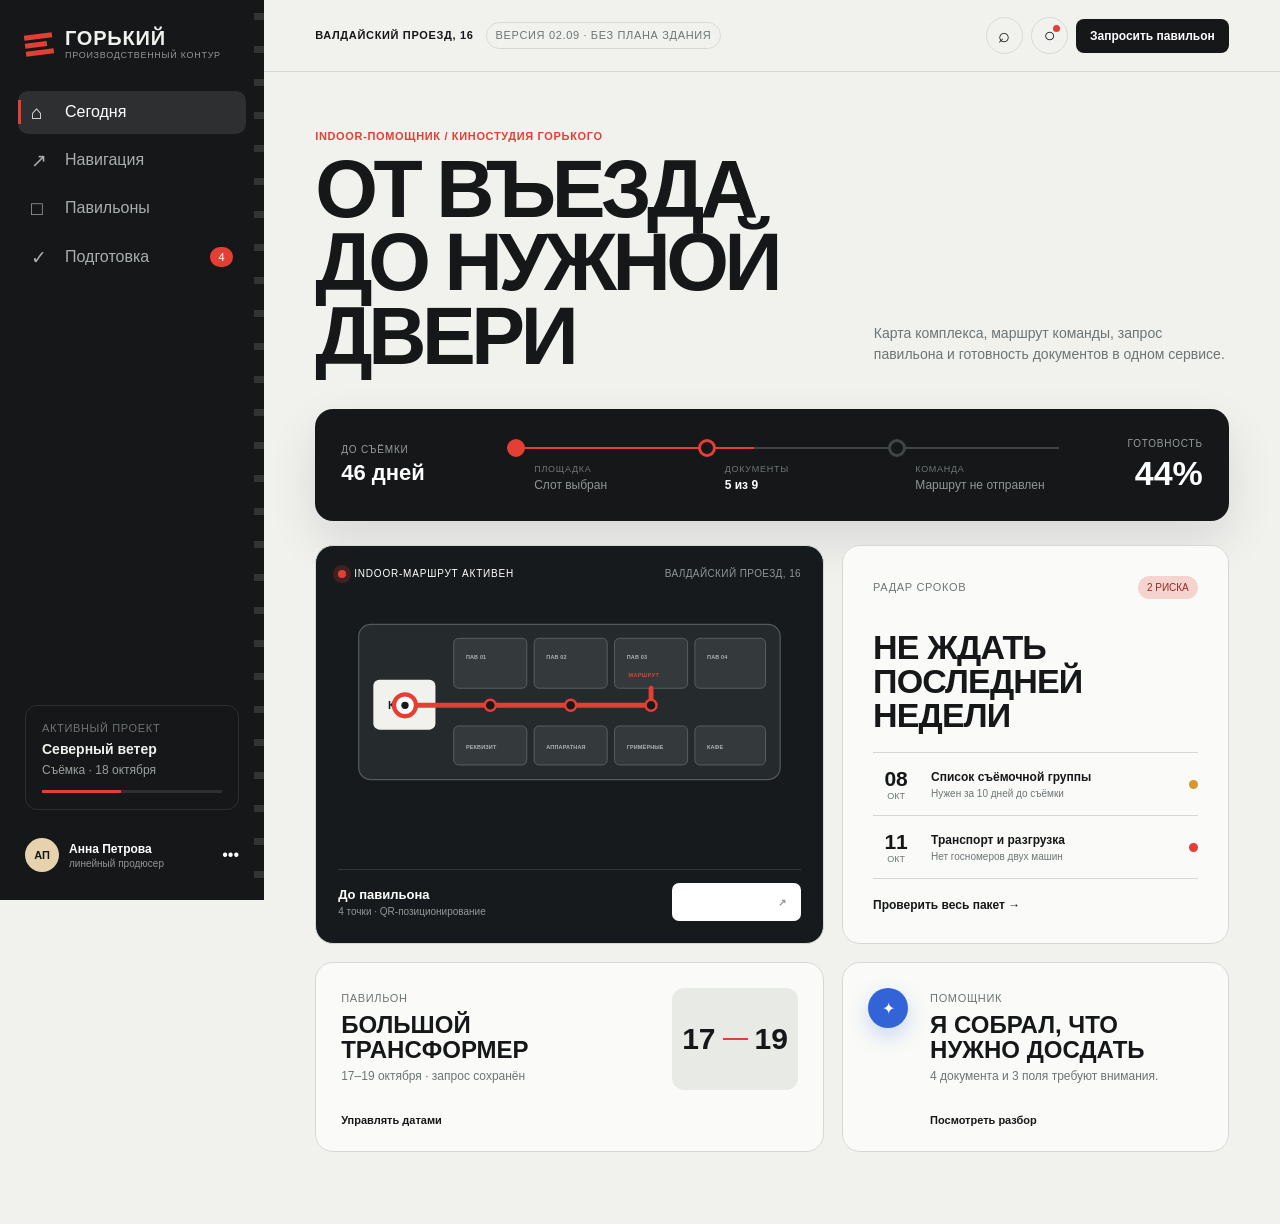
==== commit 3ce7b738: "Make indoor map the primary navigation experience" ====
--- a/index.html
+++ b/index.html
@@ -6,7 +6,7 @@
     <meta name="theme-color" content="#151719" />
     <meta name="description" content="Локальный прототип сервиса навигации, бронирования павильонов и подготовки съёмок для Киностудии Горького." />
     <title>Горький Навигатор — прототип</title>
-    <link rel="stylesheet" href="styles.css?v=helvetica-1" />
+    <link rel="stylesheet" href="styles.css?v=indoor-map-1" />
   </head>
   <body>
     <div class="app-shell">
@@ -68,10 +68,10 @@
         <section class="view is-active" id="view-today" data-view="today" aria-labelledby="todayTitle">
           <div class="view-intro dashboard-intro">
             <div>
-              <span class="kicker">Проект / Северный ветер</span>
-              <h1 id="todayTitle">Съёмка начинается<br />до команды «мотор»</h1>
-            </div>
-            <p>Одна точка контроля для маршрута, павильона и всего пакета документов.</p>
+              <span class="kicker">Indoor-помощник / Киностудия Горького</span>
+              <h1 id="todayTitle">От въезда<br />до нужной двери</h1>
+            </div>
+            <p>Карта комплекса, маршрут команды, запрос павильона и готовность документов в одном сервисе.</p>
           </div>
 
           <div class="production-strip" aria-label="Готовность проекта">
@@ -98,16 +98,40 @@
           </div>
 
           <div class="dashboard-grid">
-            <article class="feature-card visual-card">
-              <img src="assets/pavilion-03.webp" alt="Съёмочный процесс в павильоне Киностудии Горького" />
-              <div class="photo-shade"></div>
-              <div class="visual-card-copy">
-                <span class="live-label"><i></i> Следующая точка</span>
-                <h2>Выбранный павильон</h2>
-                <p>Валдайский проезд, 16 → согласованный КПП → нужная дверь</p>
-                <button class="light-button" data-view-target="navigation">Открыть маршрут <span>↗</span></button>
-              </div>
-              <span class="image-credit">Фото: Киностудия Горького</span>
+            <article class="feature-card map-preview-card">
+              <div class="preview-map-head">
+                <span class="live-label"><i></i> Indoor-маршрут активен</span>
+                <span>Валдайский проезд, 16</span>
+              </div>
+              <svg class="preview-map" viewBox="0 0 760 340" role="img" aria-label="Превью демонстрационной indoor-карты Киностудии Горького">
+                <rect class="preview-shell" x="34" y="35" width="692" height="255" rx="20" />
+                <g class="preview-rooms">
+                  <rect x="190" y="58" width="120" height="82" rx="8" />
+                  <rect x="322" y="58" width="120" height="82" rx="8" />
+                  <rect x="454" y="58" width="120" height="82" rx="8" />
+                  <rect x="586" y="58" width="116" height="82" rx="8" />
+                  <rect x="190" y="202" width="120" height="64" rx="8" />
+                  <rect x="322" y="202" width="120" height="64" rx="8" />
+                  <rect x="454" y="202" width="120" height="64" rx="8" />
+                  <rect x="586" y="202" width="116" height="64" rx="8" />
+                </g>
+                <g class="preview-room-labels">
+                  <text x="210" y="92">ПАВ 01</text><text x="342" y="92">ПАВ 02</text>
+                  <text x="474" y="92">ПАВ 03</text><text x="606" y="92">ПАВ 04</text>
+                  <text x="210" y="239">РЕКВИЗИТ</text><text x="342" y="239">АППАРАТНАЯ</text>
+                  <text x="474" y="239">ГРИМЁРНЫЕ</text><text x="606" y="239">КАФЕ</text>
+                </g>
+                <rect class="preview-entry" x="58" y="126" width="102" height="82" rx="10" />
+                <text class="preview-entry-label" x="82" y="174">КПП</text>
+                <polyline class="preview-route" points="110,168 250,168 382,168 514,168 514,140" />
+                <g class="preview-route-dots"><circle cx="110" cy="168" r="9" /><circle cx="250" cy="168" r="9" /><circle cx="382" cy="168" r="9" /><circle cx="514" cy="168" r="9" /></g>
+                <g class="preview-pin" transform="translate(110 168)"><circle r="18" /><circle r="6" /></g>
+                <text class="preview-destination" x="477" y="122">МАРШРУТ</text>
+              </svg>
+              <div class="preview-map-foot">
+                <div><strong>До павильона</strong><span>4 точки · QR-позиционирование</span></div>
+                <button class="light-button" data-view-target="navigation">Открыть карту <span>↗</span></button>
+              </div>
             </article>
 
             <article class="feature-card deadline-card">
@@ -202,50 +226,94 @@
 
             <div class="map-stage">
               <div class="map-toolbar">
-                <span class="concept-tag">Сценарий пути · не геометрия здания</span>
-                <span class="plan-source">План Киностудии Горького: ожидается</span>
-              </div>
-              <svg class="floor-map" id="floorMap" viewBox="0 0 900 620" role="img" aria-label="Негеографический сценарий пути по комплексу Киностудии Горького">
+                <div class="map-identity">
+                  <span class="concept-tag">Indoor-карта · демо-слой</span>
+                  <span class="plan-source">Комплекс Горького · 10 павильонов</span>
+                </div>
+                <div class="map-controls" aria-label="Масштаб карты">
+                  <button id="mapZoomOut" aria-label="Уменьшить карту">−</button>
+                  <span id="mapZoomLabel">100%</span>
+                  <button id="mapZoomIn" aria-label="Увеличить карту">+</button>
+                </div>
+              </div>
+              <svg class="floor-map" id="floorMap" viewBox="0 0 960 700" role="img" aria-label="Демонстрационная indoor-карта комплекса Киностудии Горького">
                 <defs>
-                  <pattern id="grid" width="24" height="24" patternUnits="userSpaceOnUse">
-                    <path d="M 24 0 L 0 0 0 24" fill="none" stroke="#d9ddd9" stroke-width="1" />
+                  <pattern id="mapGrid" width="28" height="28" patternUnits="userSpaceOnUse">
+                    <path d="M 28 0 L 0 0 0 28" fill="none" stroke="#dce0dc" stroke-width="1" />
                   </pattern>
+                  <filter id="mapShadow" x="-20%" y="-20%" width="140%" height="140%">
+                    <feDropShadow dx="0" dy="8" stdDeviation="10" flood-color="#111719" flood-opacity=".12" />
+                  </filter>
                 </defs>
-                <rect width="900" height="620" fill="url(#grid)" />
-                <text class="map-watermark" x="450" y="126" text-anchor="middle">КИНОСТУДИЯ ГОРЬКОГО</text>
-                <text class="map-address" x="450" y="158" text-anchor="middle">ВАЛДАЙСКИЙ ПРОЕЗД, 16 · МОСКВА</text>
-                <g class="journey-cards">
-                  <rect x="80" y="245" width="160" height="130" rx="16" />
-                  <rect x="280" y="245" width="160" height="130" rx="16" />
-                  <rect x="480" y="245" width="160" height="130" rx="16" />
-                  <rect x="680" y="245" width="160" height="130" rx="16" />
+                <rect width="960" height="700" fill="url(#mapGrid)" />
+                <g id="mapViewport">
+                  <text class="map-watermark" x="480" y="91" text-anchor="middle">КИНОСТУДИЯ ГОРЬКОГО</text>
+                  <text class="map-address" x="480" y="119" text-anchor="middle">ВАЛДАЙСКИЙ ПРОЕЗД, 16 · ДЕМО-СХЕМА ИНТЕРФЕЙСА</text>
+                  <rect class="building-shell" x="70" y="145" width="820" height="455" rx="26" />
+                  <rect class="main-corridor" x="218" y="314" width="600" height="112" rx="12" />
+                  <rect class="entry-zone" x="88" y="286" width="130" height="168" rx="14" />
+                  <text class="room-label room-label-large" x="119" y="355">КПП</text>
+                  <text class="room-meta" x="119" y="380">ВХОД</text>
+
+                  <g class="map-rooms stage-rooms">
+                    <rect x="244" y="170" width="134" height="118" rx="10" />
+                    <rect x="392" y="170" width="134" height="118" rx="10" />
+                    <rect x="540" y="170" width="134" height="118" rx="10" />
+                    <rect x="688" y="170" width="176" height="118" rx="10" />
+                  </g>
+                  <g class="room-labels">
+                    <text x="269" y="218">ПАВ 01</text><text x="417" y="218">ПАВ 02</text>
+                    <text x="565" y="218">ПАВ 03</text><text x="713" y="218">ПАВ 04</text>
+                  </g>
+                  <g class="room-capacities">
+                    <text x="269" y="242">СЪЁМОЧНЫЙ</text><text x="417" y="242">СЪЁМОЧНЫЙ</text>
+                    <text x="565" y="242">СЪЁМОЧНЫЙ</text><text x="713" y="242">ТРАНСФОРМЕР</text>
+                  </g>
+
+                  <g class="map-rooms service-rooms">
+                    <rect x="244" y="452" width="134" height="122" rx="10" />
+                    <rect x="392" y="452" width="134" height="122" rx="10" />
+                    <rect x="540" y="452" width="134" height="122" rx="10" />
+                    <rect x="688" y="452" width="176" height="122" rx="10" />
+                  </g>
+                  <g class="room-labels service-labels">
+                    <text x="269" y="503">РЕКВИЗИТ</text><text x="417" y="503">АППАРАТНАЯ</text>
+                    <text x="565" y="503">ГРИМЁРНЫЕ</text><text x="713" y="503">КАФЕ</text>
+                  </g>
+                  <g class="room-capacities">
+                    <text x="269" y="527">ХРАНЕНИЕ</text><text x="417" y="527">ТЕХНИКА</text>
+                    <text x="565" y="527">КОМАНДА</text><text x="713" y="527">ОТДЫХ</text>
+                  </g>
+
+                  <text class="corridor-label" x="474" y="381" text-anchor="middle">ГЛАВНАЯ ГАЛЕРЕЯ</text>
+                  <polyline id="routePath" points="150,370 305,370 465,370 607,288 607,235" fill="none" stroke="#e33f34" stroke-width="12" stroke-linecap="round" stroke-linejoin="round" />
+                  <g id="routeDots" class="route-dots">
+                    <circle cx="150" cy="370" r="13" />
+                    <circle cx="305" cy="370" r="13" />
+                    <circle cx="465" cy="370" r="13" />
+                    <circle cx="607" cy="235" r="13" />
+                  </g>
+                  <g class="qr-anchor" transform="translate(305 370)"><rect x="-15" y="-15" width="30" height="30" rx="5" /><path d="M-7-7h6v6h-6zm10 0h6v6H3zm-10 10h6v6h-6zm10 1h3v3H3z" /></g>
+                  <g id="currentPin" class="current-pin" transform="translate(150 370)">
+                    <circle class="pin-pulse" r="31" />
+                    <circle class="pin-core" r="21" />
+                    <circle class="pin-dot" r="7" />
+                  </g>
+                  <g class="you-are-here" transform="translate(92 252)">
+                    <rect width="118" height="31" rx="15" />
+                    <text x="59" y="20" text-anchor="middle">ВЫ ЗДЕСЬ</text>
+                  </g>
+                  <g class="destination-label" transform="translate(548 133)">
+                    <rect width="119" height="29" rx="14" />
+                    <text x="59.5" y="19" text-anchor="middle">НАЗНАЧЕНИЕ</text>
+                  </g>
                 </g>
-                <g class="journey-stage-numbers">
-                  <text x="102" y="277">01</text><text x="302" y="277">02</text><text x="502" y="277">03</text><text x="702" y="277">04</text>
-                </g>
-                <g class="journey-labels">
-                  <text x="102" y="320">АДРЕС</text><text x="102" y="344">Яндекс Карты</text>
-                  <text x="302" y="320">КПП</text><text x="302" y="344">из приглашения</text>
-                  <text x="502" y="320">ВХОД</text><text x="502" y="344">QR-якорь</text>
-                  <text x="702" y="320">ПАВИЛЬОН</text><text x="702" y="344">нужная дверь</text>
-                </g>
-                <polyline id="routePath" points="160,410 360,410 560,410 760,410" fill="none" stroke="#e33f34" stroke-width="10" stroke-linecap="round" stroke-linejoin="round" />
-                <g id="routeDots" fill="#fff" stroke="#e33f34" stroke-width="6">
-                  <circle cx="160" cy="410" r="13" />
-                  <circle cx="360" cy="410" r="13" />
-                  <circle cx="560" cy="410" r="13" />
-                  <circle cx="760" cy="410" r="13" />
-                </g>
-                <g id="currentPin" transform="translate(160 410)">
-                  <circle r="25" fill="#151719" />
-                  <circle r="8" fill="#fff" />
-                </g>
-                <text class="map-empty-note" x="450" y="510" text-anchor="middle">РЕАЛЬНЫЙ ПЛАН НЕ ЗАГРУЖЕН · ЧУЖИЕ КАРТЫ НЕ ИСПОЛЬЗУЮТСЯ</text>
               </svg>
               <div class="map-legend">
-                <span><i class="legend-line"></i> порядок шагов</span>
-                <span><i class="legend-qr"></i> будущий QR-якорь</span>
-                <span>Геометрия появится только из плана заказчика</span>
+                <span><i class="legend-line"></i> активный маршрут</span>
+                <span><i class="legend-qr"></i> QR-якорь</span>
+                <span><i class="legend-room"></i> помещение</span>
+                <strong>Геометрия демонстрационная · заменяется утверждённым планом</strong>
               </div>
             </div>
           </div>
@@ -440,6 +508,6 @@
 
     <div class="toast" id="toast" role="status" aria-live="polite"></div>
 
-    <script src="app.js"></script>
+    <script src="app.js?v=indoor-map-1"></script>
   </body>
 </html>
--- a/styles.css
+++ b/styles.css
@@ -170,6 +170,25 @@
 .light-button { padding: 12px 15px; border-radius: 7px; background: white; font-size: 12px; font-weight: 800; }
 .light-button:hover { color: white; background: var(--rec); }
 .image-credit, .photo-credit { position: absolute; z-index: 3; right: 12px; bottom: 10px; color: rgba(255,255,255,.7); font: 8px var(--utility); }
+
+.map-preview-card { min-height: 352px; padding: 22px; display: grid; grid-template-rows: auto 1fr auto; gap: 10px; color: white; background: #171a1c; }
+.preview-map-head, .preview-map-foot { position: relative; z-index: 2; display: flex; justify-content: space-between; align-items: center; gap: 18px; }
+.preview-map-head > span:last-child { color: #8f9796; font-size: 10px; letter-spacing: .04em; text-transform: uppercase; }
+.preview-map { width: 100%; min-height: 235px; display: block; }
+.preview-shell { fill: #252a2c; stroke: #525a5a; stroke-width: 2; }
+.preview-rooms rect { fill: #343a3c; stroke: #5a6363; stroke-width: 1.5; }
+.preview-room-labels { fill: #aeb5b3; font: 700 9px var(--utility); letter-spacing: .03em; }
+.preview-entry { fill: #f1f2ee; }
+.preview-entry-label { fill: #171a1c; font: 800 18px var(--display); }
+.preview-route { fill: none; stroke: var(--rec); stroke-width: 8; stroke-linecap: round; stroke-linejoin: round; }
+.preview-route-dots { fill: #171a1c; stroke: var(--rec); stroke-width: 4; }
+.preview-pin circle:first-child { fill: #fff; stroke: var(--rec); stroke-width: 7; }
+.preview-pin circle:last-child { fill: #171a1c; }
+.preview-destination { fill: var(--rec); font: 800 9px var(--utility); letter-spacing: .07em; }
+.preview-map-foot { padding-top: 13px; border-top: 1px solid rgba(255,255,255,.12); }
+.preview-map-foot > div { display: grid; gap: 4px; }
+.preview-map-foot strong { font-size: 13px; }
+.preview-map-foot span { color: #8f9796; font-size: 10px; }
 
 .deadline-card { padding: 30px; }
 .card-head { display: flex; justify-content: space-between; align-items: center; }
@@ -230,25 +249,48 @@
 .route-steps strong { font-size: 11px; }
 .route-steps small { color: var(--muted); font-size: 9px; }
 .route-panel .secondary { margin-top: 8px; font-size: 11px; }
-.map-stage { position: relative; min-height: 620px; overflow: hidden; border: 1px solid var(--line); border-radius: var(--radius); background: #e8ebe7; }
-.map-toolbar { position: absolute; z-index: 3; inset: 20px 20px auto; display: flex; justify-content: space-between; }
-.concept-tag { padding: 8px 10px; border-radius: 6px; color: #fff; background: rgba(21,23,25,.88); font: 9px var(--utility); text-transform: uppercase; letter-spacing: .05em; }
-.plan-source { padding: 8px 10px; border: 1px solid rgba(21,23,25,.18); border-radius: 6px; color: var(--ink); background: rgba(255,255,255,.9); font: 9px var(--utility); text-transform: uppercase; }
-.floor-switcher { display: flex; padding: 3px; border-radius: 9px; background: white; box-shadow: 0 5px 14px rgba(0,0,0,.1); }
-.floor-switcher button { width: 34px; height: 32px; border: 0; border-radius: 7px; background: transparent; font: 700 11px var(--utility); }
-.floor-switcher button.is-active { color: white; background: var(--ink); }
+.map-stage { position: relative; min-height: 620px; overflow: hidden; border: 1px solid var(--line); border-radius: var(--radius); background: #e9ece8; box-shadow: var(--shadow); }
+.map-toolbar { position: absolute; z-index: 4; inset: 18px 18px auto; display: flex; justify-content: space-between; align-items: flex-start; gap: 16px; pointer-events: none; }
+.map-identity { display: flex; flex-wrap: wrap; gap: 7px; }
+.concept-tag { padding: 8px 10px; border-radius: 6px; color: #fff; background: rgba(21,23,25,.92); font: 9px var(--utility); text-transform: uppercase; letter-spacing: .05em; }
+.plan-source { padding: 8px 10px; border: 1px solid rgba(21,23,25,.16); border-radius: 6px; color: var(--ink); background: rgba(255,255,255,.94); font: 9px var(--utility); text-transform: uppercase; }
+.map-controls { padding: 4px; display: grid; grid-template-columns: 34px 49px 34px; align-items: center; border: 1px solid rgba(21,23,25,.14); border-radius: 9px; background: rgba(255,255,255,.96); box-shadow: 0 5px 14px rgba(0,0,0,.1); pointer-events: auto; }
+.map-controls button { width: 34px; height: 32px; border: 0; border-radius: 6px; background: transparent; font-size: 19px; }
+.map-controls button:hover { color: white; background: var(--ink); }
+.map-controls span { color: var(--muted); font-size: 9px; text-align: center; }
 .floor-map { width: 100%; height: 100%; min-height: 620px; display: block; }
-.map-watermark { fill: #202426; font: 800 52px var(--display); letter-spacing: -.035em; }
-.map-address { fill: #6d7475; font: 11px var(--utility); letter-spacing: .11em; }
-.journey-cards rect { fill: #fafbf8; stroke: #c4c9c5; stroke-width: 2; }
-.journey-stage-numbers { fill: var(--rec); font: 800 16px var(--utility); }
-.journey-labels { fill: #17191a; font: 800 18px var(--display); }
-.journey-labels text:nth-child(even) { fill: #777d7a; font: 10px var(--utility); text-transform: none; }
-.map-empty-note { fill: #777d7a; font: 10px var(--utility); letter-spacing: .055em; }
-.map-legend { position: absolute; z-index: 3; inset: auto 20px 18px; padding: 10px 13px; display: flex; flex-wrap: wrap; gap: 18px; border-radius: 7px; background: rgba(255,255,255,.91); color: var(--muted); font: 9px var(--utility); }
+#mapViewport { transform-box: fill-box; transform-origin: center; transition: transform .25s ease; }
+.map-watermark { fill: #202426; font: 800 30px var(--display); letter-spacing: -.025em; }
+.map-address { fill: #6d7475; font: 9px var(--utility); letter-spacing: .1em; }
+.building-shell { fill: #f8f9f5; stroke: #181c1e; stroke-width: 7; filter: url(#mapShadow); }
+.main-corridor { fill: #dfe4df; stroke: #c3cac5; stroke-width: 2; }
+.entry-zone { fill: #202426; stroke: #202426; stroke-width: 2; }
+.room-label-large { fill: white; font: 800 25px var(--display); }
+.room-meta { fill: #929b99; font: 9px var(--utility); letter-spacing: .12em; }
+.map-rooms rect { fill: #eef0ec; stroke: #c4cbc6; stroke-width: 2; }
+.stage-rooms rect { fill: #e7eae6; }
+.service-rooms rect { fill: #f2efe8; }
+.room-labels { fill: #252a2c; font: 800 13px var(--display); }
+.service-labels { font-size: 11px; }
+.room-capacities { fill: #858c89; font: 8px var(--utility); letter-spacing: .07em; }
+.corridor-label { fill: #8b9490; font: 700 9px var(--utility); letter-spacing: .1em; }
+#routePath { transition: d .3s ease, points .3s ease; }
+.route-dots { fill: #fff; stroke: var(--rec); stroke-width: 6; }
+.qr-anchor rect { fill: #fff; stroke: var(--rec); stroke-width: 4; }
+.qr-anchor path { fill: var(--rec); }
+.current-pin .pin-pulse { fill: rgba(227,63,52,.18); }
+.current-pin .pin-core { fill: #171a1c; stroke: white; stroke-width: 4; }
+.current-pin .pin-dot { fill: var(--rec); }
+.you-are-here rect { fill: #171a1c; }
+.you-are-here text { fill: white; font: 800 9px var(--utility); letter-spacing: .08em; }
+.destination-label rect { fill: var(--rec); }
+.destination-label text { fill: white; font: 800 8px var(--utility); letter-spacing: .07em; }
+.map-legend { position: absolute; z-index: 4; inset: auto 18px 16px; padding: 11px 13px; display: flex; flex-wrap: wrap; align-items: center; gap: 16px; border: 1px solid rgba(21,23,25,.12); border-radius: 8px; background: rgba(255,255,255,.94); color: var(--muted); font: 9px var(--utility); }
 .map-legend span { display: flex; align-items: center; gap: 6px; }
+.map-legend strong { margin-left: auto; color: #8a6b2d; font-weight: 700; }
 .legend-line { width: 22px; height: 3px; background: var(--rec); }
 .legend-qr { width: 10px; height: 10px; border: 2px solid var(--rec); border-radius: 50%; }
+.legend-room { width: 12px; height: 9px; border: 1px solid #aab2ad; background: #eef0ec; }
 #currentPin { transition: transform .5s cubic-bezier(.2,.8,.2,1); }
 
 .booking-grid { display: grid; grid-template-columns: minmax(0, 1.2fr) 380px; gap: 20px; align-items: start; }
@@ -365,7 +407,7 @@
 
 @media (max-width: 1100px) {
   .dashboard-grid { grid-template-columns: 1fr 1fr; }
-  .visual-card, .deadline-card { grid-column: 1 / -1; }
+  .visual-card, .map-preview-card, .deadline-card { grid-column: 1 / -1; }
   .booking-grid { grid-template-columns: 1fr 340px; }
   .prep-layout { grid-template-columns: 1fr; }
   .prep-assistant { position: static; }
@@ -387,7 +429,7 @@
   .strip-step span { font-size: 10px; }
   .readiness-score { grid-column: 2; grid-row: 1; }
   .dashboard-grid, .booking-grid, .route-layout { grid-template-columns: 1fr; }
-  .visual-card, .deadline-card { grid-column: auto; }
+  .visual-card, .map-preview-card, .deadline-card { grid-column: auto; }
   .booking-builder { position: static; order: -1; }
   .map-stage { min-height: 470px; }
   .floor-map { min-height: 470px; }
@@ -412,7 +454,12 @@
   .pavilion-card:first-child { grid-column: auto; }
   .catalog-toolbar { align-items: flex-start; flex-direction: column; padding-bottom: 13px; }
   .map-toolbar { inset: 12px 12px auto; }
+  .map-identity { max-width: 190px; }
+  .map-controls { grid-template-columns: 30px 43px 30px; }
+  .map-controls button { width: 30px; }
   .map-legend { inset: auto 12px 12px; gap: 9px; }
+  .map-legend strong { width: 100%; margin-left: 0; }
+  .preview-map-head > span:last-child { display: none; }
   .route-panel { padding: 19px; }
   .prep-scorecard { grid-template-columns: 80px 1fr; padding: 20px; }
   .score-ring { width: 78px; height: 78px; }
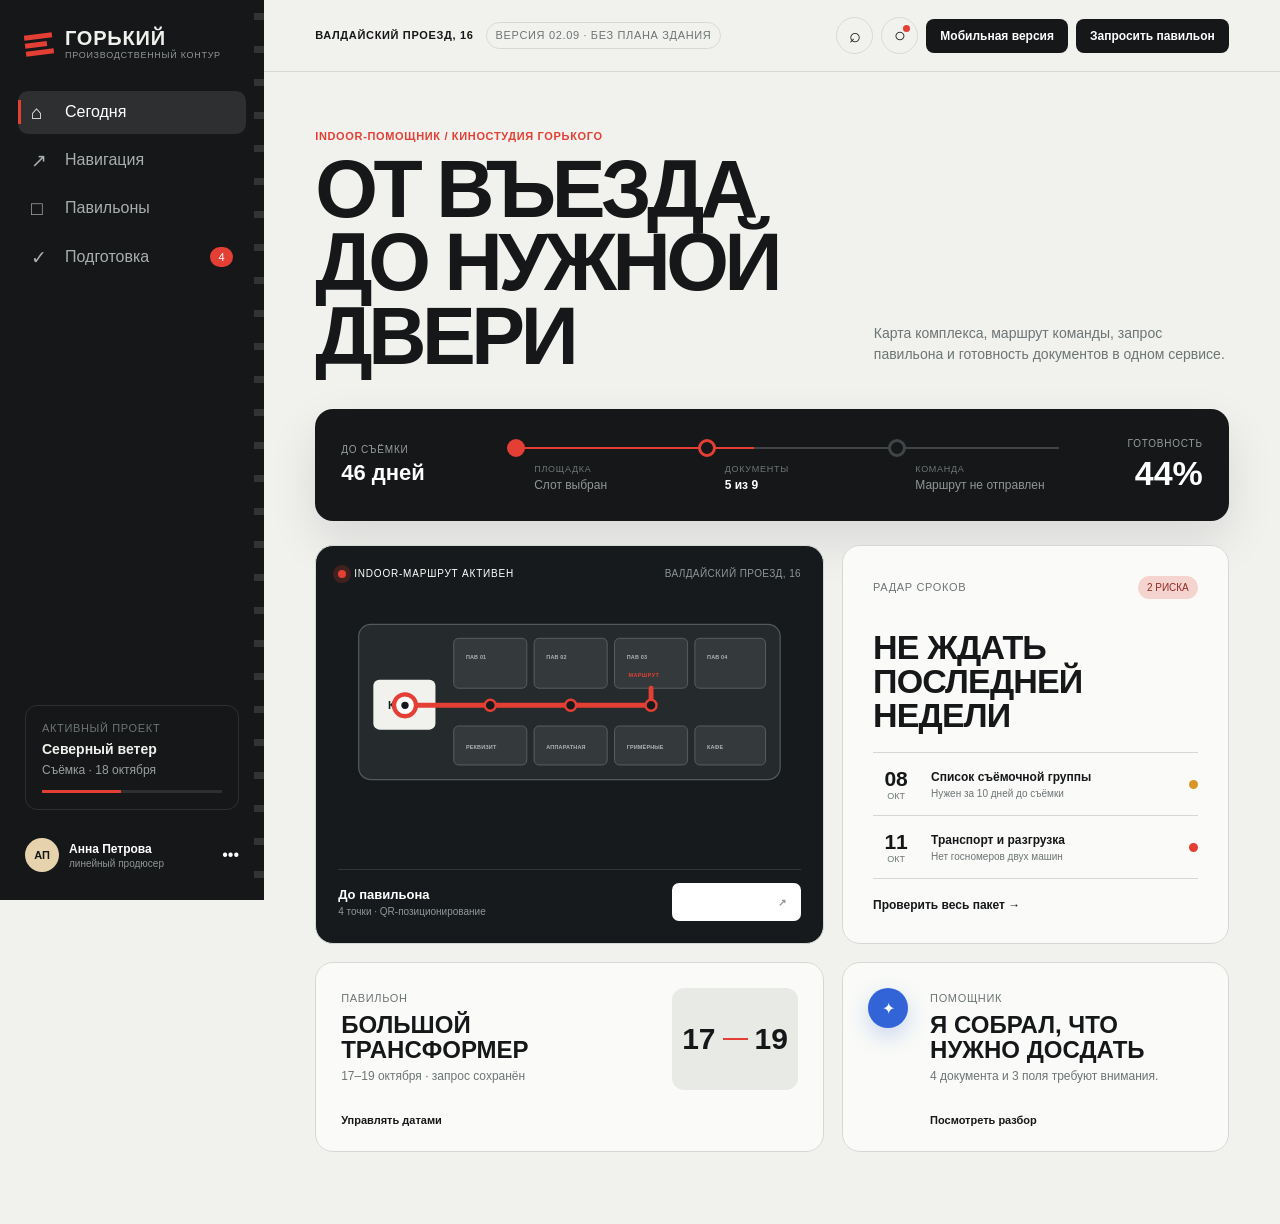
==== commit f52c8e6a: "Add a dedicated mobile indoor navigation app" ====
--- a/index.html
+++ b/index.html
@@ -6,7 +6,7 @@
     <meta name="theme-color" content="#151719" />
     <meta name="description" content="Локальный прототип сервиса навигации, бронирования павильонов и подготовки съёмок для Киностудии Горького." />
     <title>Горький Навигатор — прототип</title>
-    <link rel="stylesheet" href="styles.css?v=indoor-map-1" />
+    <link rel="stylesheet" href="styles.css?v=mobile-launch-1" />
   </head>
   <body>
     <div class="app-shell">
@@ -61,6 +61,7 @@
           <div class="top-actions">
             <button class="icon-button" id="searchButton" aria-label="Поиск">⌕</button>
             <button class="icon-button has-alert" id="notificationButton" aria-label="Уведомления">○</button>
+            <a class="primary small mobile-preview-link" href="mobile.html">Мобильная версия</a>
             <button class="primary small" data-view-target="booking">Запросить павильон</button>
           </div>
         </header>
@@ -307,6 +308,82 @@
                     <rect width="119" height="29" rx="14" />
                     <text x="59.5" y="19" text-anchor="middle">НАЗНАЧЕНИЕ</text>
                   </g>
+                </g>
+              </svg>
+              <div class="mobile-map-ui">
+                <div class="mobile-map-search">
+                  <span class="mobile-search-icon" aria-hidden="true">⌕</span>
+                  <button class="mobile-destination-trigger" id="mobileDestinationButton"><small>Куда идём</small><strong id="mobileDestinationTitle">Павильон 03</strong></button>
+                  <button data-view-target="today" aria-label="Закрыть карту">×</button>
+                </div>
+                <button class="mobile-floor-chip" id="mobileFloorButton" aria-label="Выбрать этаж"><span>1</span> этаж <b>⌄</b></button>
+              </div>
+              <button class="mobile-locate-button" id="mobileLocateButton" aria-label="Показать моё местоположение">◎</button>
+              <svg class="mobile-floor-map" id="mobileFloorMap" viewBox="0 0 390 620" role="img" aria-label="Мобильная демонстрационная indoor-карта комплекса Киностудии Горького">
+                <rect class="mobile-map-bg" width="390" height="620" />
+                <path class="mobile-road" d="M-30 67L420 7L430 76L-20 136Z" />
+                <path class="mobile-sidewalk" d="M-20 143L424 84" />
+                <text class="mobile-road-label" x="202" y="72" text-anchor="middle" transform="rotate(-8 202 72)">ВАЛДАЙСКИЙ ПРОЕЗД</text>
+                <g class="mobile-trees">
+                  <circle cx="29" cy="178" r="10" /><circle cx="357" cy="161" r="12" />
+                  <circle cx="29" cy="405" r="12" /><circle cx="358" cy="468" r="10" />
+                </g>
+                <text class="mobile-demo-label" x="24" y="116">ДЕМО-КАРТА · УРОВЕНЬ 1</text>
+
+                <path class="mobile-building-shadow" d="M47 147H342V484H307V557H113V518H47Z" />
+                <path class="mobile-building-shell" d="M41 140H336V477H301V550H107V511H41Z" />
+
+                <g class="mobile-map-rooms">
+                  <path d="M54 153H176V286H54Z" />
+                  <path d="M189 153H323V286H189Z" />
+                  <path d="M54 299H139V387H54Z" />
+                  <path d="M54 400H139V498H54Z" />
+                  <path d="M248 299H323V387H248Z" />
+                  <path d="M248 400H323V464H248Z" />
+                  <path d="M120 477H190V537H120Z" />
+                  <path d="M203 477H288V537H203Z" />
+                </g>
+                <path class="mobile-corridor" d="M139 299H248V464H301V477H203V537H190V477H139Z" />
+                <path class="mobile-cross-corridor" d="M176 260H189V299H323V318H248V337H139V318H54V299H176Z" />
+
+                <g class="mobile-room-labels">
+                  <text x="72" y="196">ПАВИЛЬОН 01</text><text x="207" y="196">ПАВИЛЬОН 03</text>
+                  <text x="72" y="332">РЕКВИЗИТ</text><text x="72" y="434">ГРИМЁРНЫЕ</text>
+                  <text x="263" y="332">АППАРАТНАЯ</text><text x="263" y="432">КАФЕ</text>
+                  <text x="132" y="508">ОХРАНА</text><text x="218" y="508">РЕСЕПШЕН</text>
+                </g>
+                <g class="mobile-room-meta">
+                  <text x="72" y="215">СЪЁМОЧНЫЙ</text><text x="207" y="215">СЪЁМОЧНЫЙ</text>
+                  <text x="72" y="350">ХРАНЕНИЕ</text><text x="72" y="452">КОМАНДА</text>
+                  <text x="263" y="350">ТЕХНИКА</text><text x="263" y="450">ОТДЫХ</text>
+                </g>
+
+                <g class="mobile-doors">
+                  <path d="M176 281v18M189 281v18M139 329h18M230 329h18M139 430h18M230 430h18M190 477v17M203 477v17" />
+                </g>
+                <text class="mobile-corridor-label" x="193" y="396" text-anchor="middle" transform="rotate(-90 193 396)">ГЛАВНАЯ ГАЛЕРЕЯ</text>
+                <path class="mobile-entrance-path" d="M195 593V550" />
+                <text class="mobile-entry-label" x="195" y="610" text-anchor="middle">ГЛАВНЫЙ ВХОД</text>
+
+                <polyline id="mobileRoutePath" class="mobile-route-path" points="195,566 195,508 195,396 195,309 256,309 256,226" />
+                <g id="mobileRouteDots" class="mobile-route-dots">
+                  <circle cx="195" cy="566" r="9" />
+                  <circle cx="195" cy="508" r="9" />
+                  <circle cx="195" cy="396" r="9" />
+                  <circle cx="256" cy="226" r="9" />
+                </g>
+                <g class="mobile-qr-anchor" transform="translate(195 396)">
+                  <rect x="-12" y="-12" width="24" height="24" rx="5" />
+                  <path d="M-6-6h5v5h-5zm8 0h5v5H2zm-8 8h5v5h-5zm8 1h3v3H2z" />
+                </g>
+                <g id="mobileCurrentPin" class="mobile-current-pin" transform="translate(195 566)">
+                  <circle class="mobile-pin-pulse" r="24" />
+                  <circle class="mobile-pin-core" r="16" />
+                  <circle class="mobile-pin-dot" r="6" />
+                </g>
+                <g class="mobile-destination-pin" id="mobileDestinationPin" transform="translate(256 226)">
+                  <path d="M0-19c-11 0-19 8-19 19 0 14 19 31 19 31S19 14 19 0C19-11 11-19 0-19Z" />
+                  <circle r="6" />
                 </g>
               </svg>
               <div class="map-legend">
@@ -508,6 +585,6 @@
 
     <div class="toast" id="toast" role="status" aria-live="polite"></div>
 
-    <script src="app.js?v=indoor-map-1"></script>
+    <script src="app.js?v=mobile-launch-1"></script>
   </body>
 </html>
--- a/styles.css
+++ b/styles.css
@@ -122,6 +122,7 @@
 .primary:hover:not(:disabled) { background: var(--rec); transform: translateY(-1px); }
 .primary:disabled { opacity: .35; cursor: not-allowed; }
 .primary.small { padding: 10px 14px; font-size: 12px; }
+.mobile-preview-link { display: inline-flex; align-items: center; text-decoration: none; }
 .secondary { padding: 12px 16px; border: 1px solid var(--line); border-radius: 8px; background: white; font-weight: 700; }
 .secondary:hover { border-color: var(--ink); }
 .full { width: 100%; }
@@ -259,6 +260,8 @@
 .map-controls button:hover { color: white; background: var(--ink); }
 .map-controls span { color: var(--muted); font-size: 9px; text-align: center; }
 .floor-map { width: 100%; height: 100%; min-height: 620px; display: block; }
+.mobile-floor-map { display: none; }
+.mobile-map-ui, .mobile-locate-button { display: none; }
 #mapViewport { transform-box: fill-box; transform-origin: center; transition: transform .25s ease; }
 .map-watermark { fill: #202426; font: 800 30px var(--display); letter-spacing: -.025em; }
 .map-address { fill: #6d7475; font: 9px var(--utility); letter-spacing: .1em; }
@@ -292,6 +295,34 @@
 .legend-qr { width: 10px; height: 10px; border: 2px solid var(--rec); border-radius: 50%; }
 .legend-room { width: 12px; height: 9px; border: 1px solid #aab2ad; background: #eef0ec; }
 #currentPin { transition: transform .5s cubic-bezier(.2,.8,.2,1); }
+.mobile-map-bg { fill: #e7ebee; }
+.mobile-road { fill: #d0d6db; }
+.mobile-sidewalk { fill: none; stroke: #fff; stroke-width: 16; opacity: .7; }
+.mobile-road-label { fill: #7a858c; font: 700 7px var(--utility); letter-spacing: .12em; }
+.mobile-trees { fill: #9dbca6; stroke: #fff; stroke-width: 3; }
+.mobile-demo-label { fill: #69747a; font: 700 7px var(--utility); letter-spacing: .09em; }
+.mobile-building-shadow { fill: rgba(42,52,58,.18); transform: translateY(5px); }
+.mobile-building-shell { fill: #fafbf9; stroke: #adb7bb; stroke-width: 2; }
+.mobile-corridor, .mobile-cross-corridor { fill: #f3f5f4; stroke: #d5dcda; stroke-width: 1.5; }
+.mobile-map-rooms path { fill: #fff; stroke: #99a5aa; stroke-width: 2; }
+.mobile-map-rooms path:nth-child(1), .mobile-map-rooms path:nth-child(2) { fill: #e6edf2; }
+.mobile-room-labels { fill: #263137; font: 800 8px var(--display); }
+.mobile-room-meta { fill: #889399; font: 5.5px var(--utility); letter-spacing: .06em; }
+.mobile-doors { fill: none; stroke: #fff; stroke-width: 6; }
+.mobile-entry-label { fill: #69747a; font: 700 7px var(--utility); letter-spacing: .08em; }
+.mobile-corridor-label { fill: #a0aaa7; font: 700 6px var(--utility); letter-spacing: .09em; }
+.mobile-entrance-path { fill: none; stroke: #aeb8bc; stroke-width: 3; stroke-dasharray: 4 4; }
+.mobile-route-path { fill: none; stroke: #2b6df6; stroke-width: 8; stroke-linecap: round; stroke-linejoin: round; }
+.mobile-route-dots { fill: white; stroke: #2b6df6; stroke-width: 4; }
+.mobile-qr-anchor rect { fill: white; stroke: #2b6df6; stroke-width: 3; }
+.mobile-qr-anchor path { fill: #2b6df6; }
+.mobile-current-pin .mobile-pin-pulse { fill: rgba(43,109,246,.2); }
+.mobile-current-pin .mobile-pin-core { fill: #171a1c; stroke: white; stroke-width: 3; }
+.mobile-current-pin .mobile-pin-dot { fill: #2b6df6; }
+.mobile-destination-pin path { fill: var(--rec); stroke: white; stroke-width: 3; }
+.mobile-destination-pin circle { fill: white; }
+#mobileCurrentPin { transition: transform .5s cubic-bezier(.2,.8,.2,1); }
+#mobileDestinationPin { transition: transform .35s ease; }
 
 .booking-grid { display: grid; grid-template-columns: minmax(0, 1.2fr) 380px; gap: 20px; align-items: start; }
 .catalog-toolbar { min-height: 52px; display: flex; justify-content: space-between; align-items: center; gap: 20px; }
@@ -430,6 +461,8 @@
   .readiness-score { grid-column: 2; grid-row: 1; }
   .dashboard-grid, .booking-grid, .route-layout { grid-template-columns: 1fr; }
   .visual-card, .map-preview-card, .deadline-card { grid-column: auto; }
+  .map-stage { order: -1; }
+  .route-panel { order: 2; }
   .booking-builder { position: static; order: -1; }
   .map-stage { min-height: 470px; }
   .floor-map { min-height: 470px; }
@@ -442,8 +475,20 @@
 }
 
 @media (max-width: 560px) {
+  .topbar { padding: 0 14px; }
+  .context-label { font-size: 9px; }
+  body[data-active-view="navigation"] { background: #e7ebee; }
+  body[data-active-view="navigation"] .topbar { display: none; }
+  #view-navigation { min-height: 100dvh; padding: 0 0 92px; }
+  #view-navigation .view-intro { display: none; }
+  #view-navigation .route-layout { gap: 0; }
   .dashboard-grid { display: block; }
   .feature-card, .compact-card { margin-bottom: 13px; }
+  .map-preview-card { min-height: 0; padding: 17px; }
+  .preview-map { min-height: 185px; }
+  .preview-map-foot { align-items: flex-end; }
+  .preview-map-foot > div span { max-width: 150px; line-height: 1.35; }
+  .preview-map-foot .light-button { min-height: 44px; white-space: nowrap; }
   .visual-card-copy { min-height: 310px; padding: 25px; }
   .visual-card-copy h2 { font-size: 34px; }
   .production-strip { margin-left: -8px; margin-right: -8px; }
@@ -453,14 +498,28 @@
   .pavilion-list { grid-template-columns: 1fr; }
   .pavilion-card:first-child { grid-column: auto; }
   .catalog-toolbar { align-items: flex-start; flex-direction: column; padding-bottom: 13px; }
-  .map-toolbar { inset: 12px 12px auto; }
-  .map-identity { max-width: 190px; }
-  .map-controls { grid-template-columns: 30px 43px 30px; }
-  .map-controls button { width: 30px; }
-  .map-legend { inset: auto 12px 12px; gap: 9px; }
-  .map-legend strong { width: 100%; margin-left: 0; }
+  .map-stage { min-height: 0; overflow: hidden; border: 0; border-radius: 0; box-shadow: none; }
+  .map-toolbar { display: none; }
+  .floor-map { display: none; }
+  .mobile-floor-map { width: 100%; height: auto; display: block; }
+  .mobile-map-ui { position: absolute; z-index: 7; inset: 14px 14px auto; display: grid; gap: 10px; pointer-events: none; }
+  .mobile-map-search { min-height: 58px; padding: 8px 9px 8px 14px; display: grid; grid-template-columns: 26px 1fr 40px; align-items: center; gap: 8px; border: 1px solid rgba(28,39,45,.1); border-radius: 17px; background: rgba(255,255,255,.96); box-shadow: 0 10px 32px rgba(31,43,49,.18); pointer-events: auto; backdrop-filter: blur(12px); }
+  .mobile-search-icon { color: #556168; font-size: 23px; transform: rotate(-12deg); }
+  .mobile-destination-trigger { min-width: 0; padding: 0; border: 0; display: grid; gap: 2px; background: transparent; text-align: left; }
+  .mobile-map-search small { color: #899398; font-size: 9px; }
+  .mobile-map-search strong { font-size: 14px; }
+  .mobile-map-search > button:last-child { width: 40px; height: 40px; border: 0; border-radius: 50%; background: #eef1f2; font-size: 20px; }
+  .mobile-floor-chip { width: max-content; min-height: 42px; padding: 6px 12px 6px 7px; display: flex; align-items: center; gap: 7px; border: 1px solid rgba(28,39,45,.1); border-radius: 21px; background: rgba(255,255,255,.97); box-shadow: 0 7px 22px rgba(31,43,49,.15); font-size: 11px; font-weight: 700; pointer-events: auto; }
+  .mobile-floor-chip span { width: 29px; height: 29px; display: grid; place-items: center; border-radius: 50%; color: white; background: #20272b; }
+  .mobile-floor-chip b { color: #899398; font-weight: 700; }
+  .mobile-locate-button { position: absolute; z-index: 8; right: 16px; bottom: 32px; width: 48px; height: 48px; border: 0; border-radius: 50%; display: grid; place-items: center; color: #2b6df6; background: white; box-shadow: 0 8px 25px rgba(31,43,49,.22); font-size: 24px; }
+  .map-legend { display: none; }
   .preview-map-head > span:last-child { display: none; }
-  .route-panel { padding: 19px; }
+  .route-panel { position: relative; z-index: 9; margin-top: -24px; padding: 20px 18px 22px; border-radius: 24px 24px 0 0; box-shadow: 0 -10px 34px rgba(31,43,49,.16); }
+  .map-source-link { display: none; }
+  .route-selector select, .route-panel .primary, .route-panel .secondary { min-height: 46px; }
+  .position-callout { grid-template-columns: 35px 1fr; }
+  .position-callout button { grid-column: 2; justify-self: start; min-height: 30px; }
   .prep-scorecard { grid-template-columns: 80px 1fr; padding: 20px; }
   .score-ring { width: 78px; height: 78px; }
   .prep-scorecard .secondary { grid-column: 1 / -1; }
